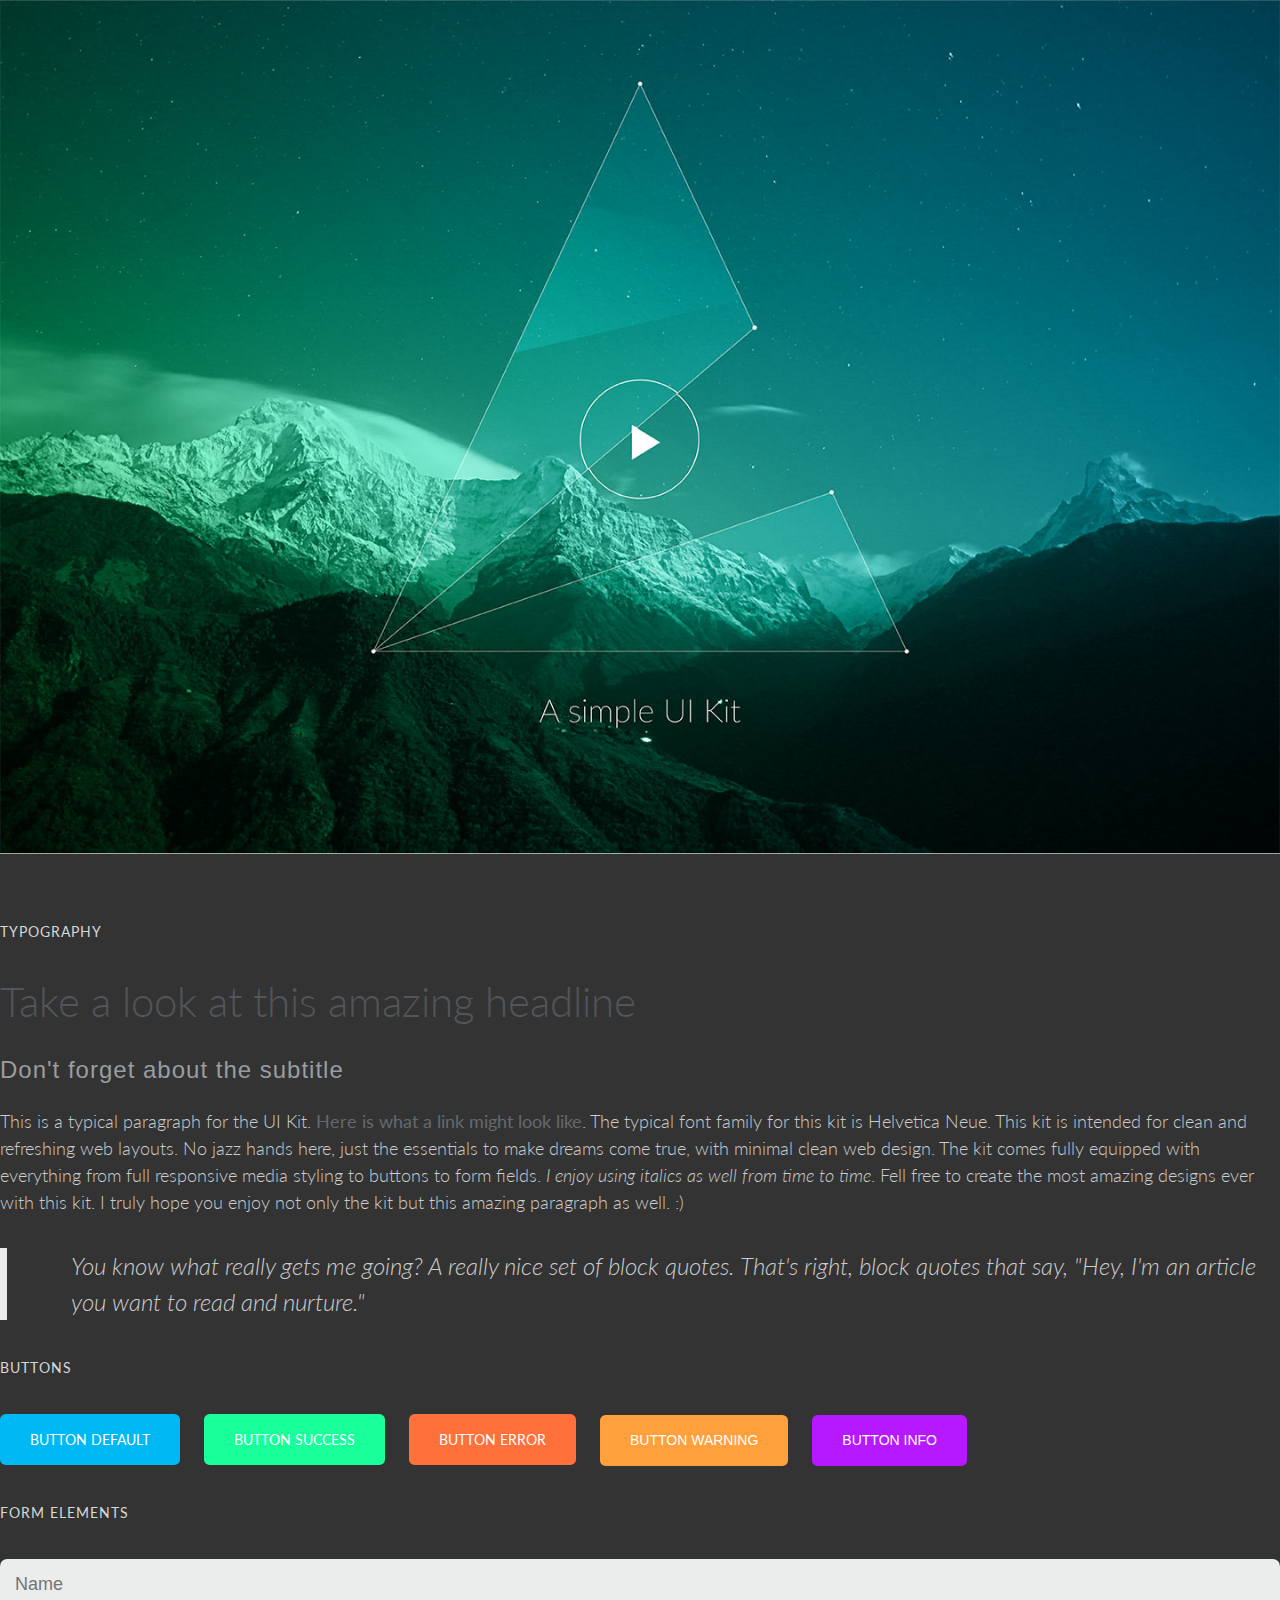
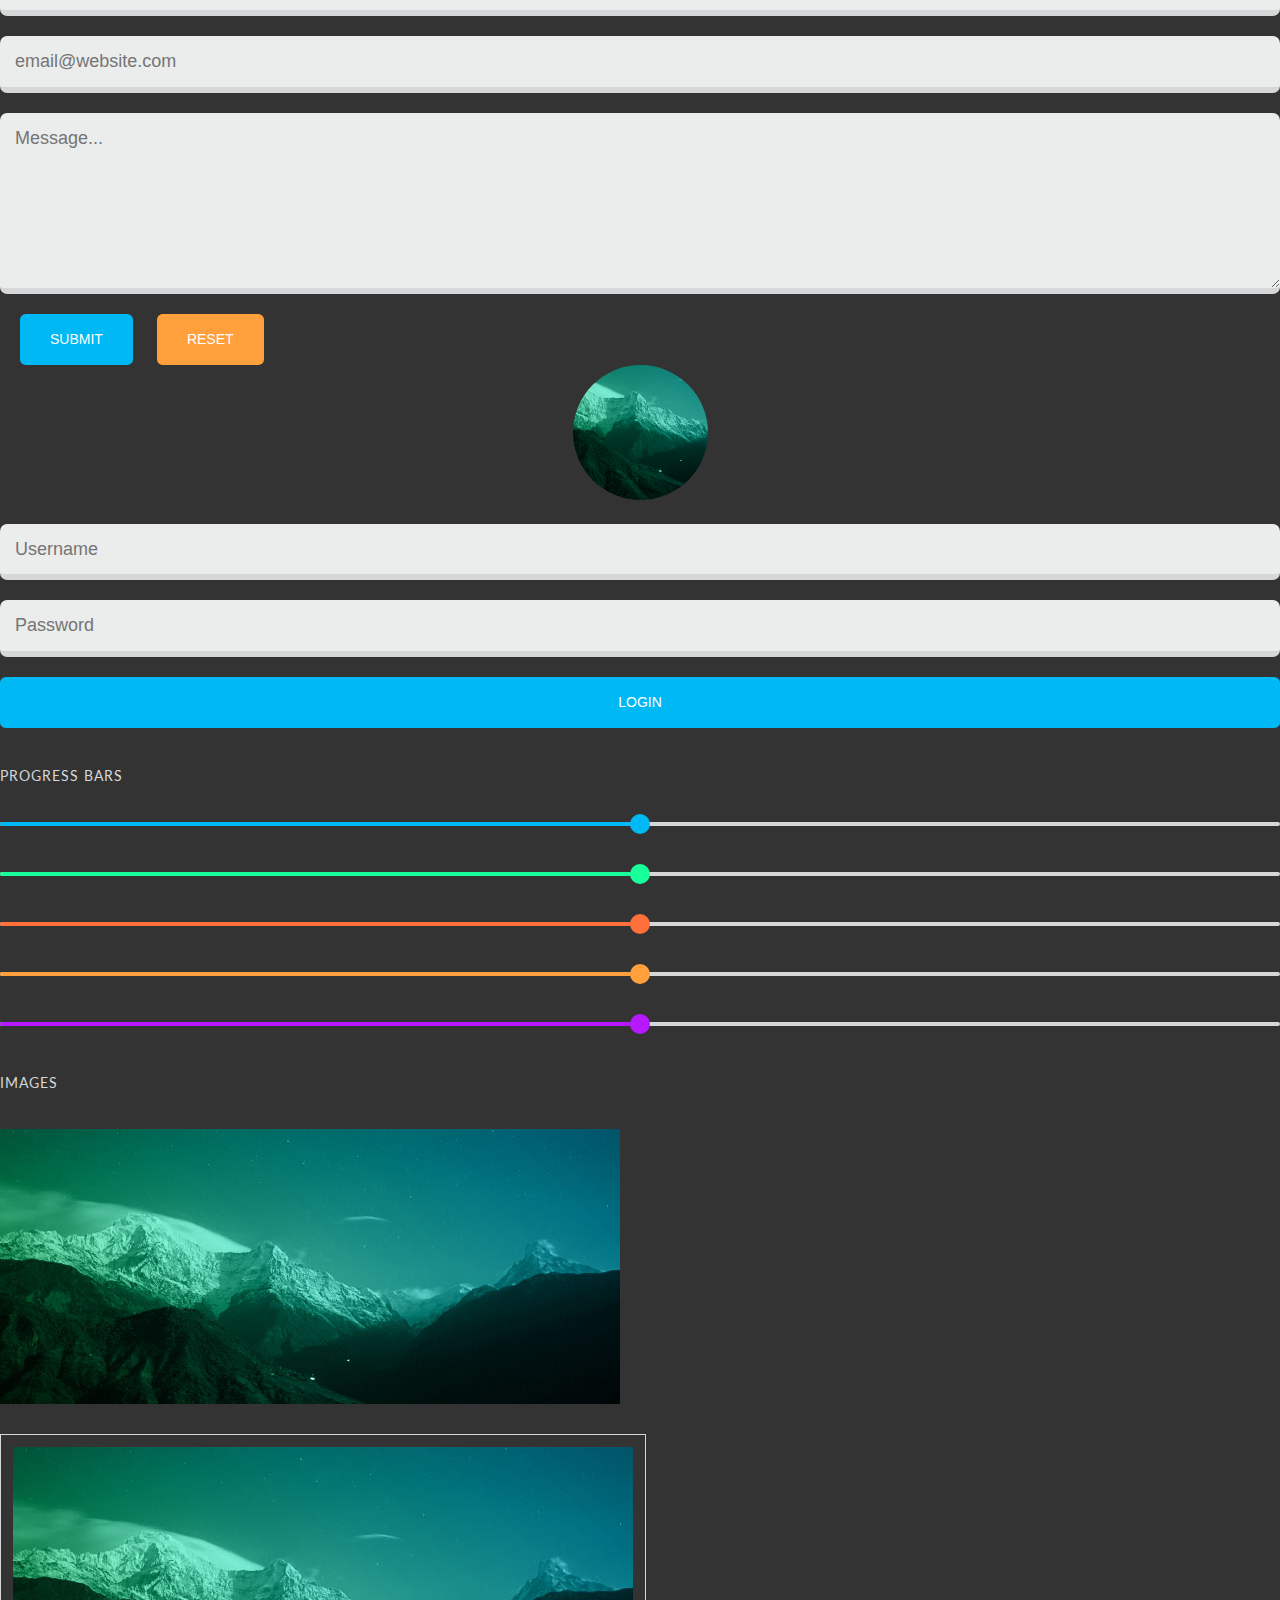
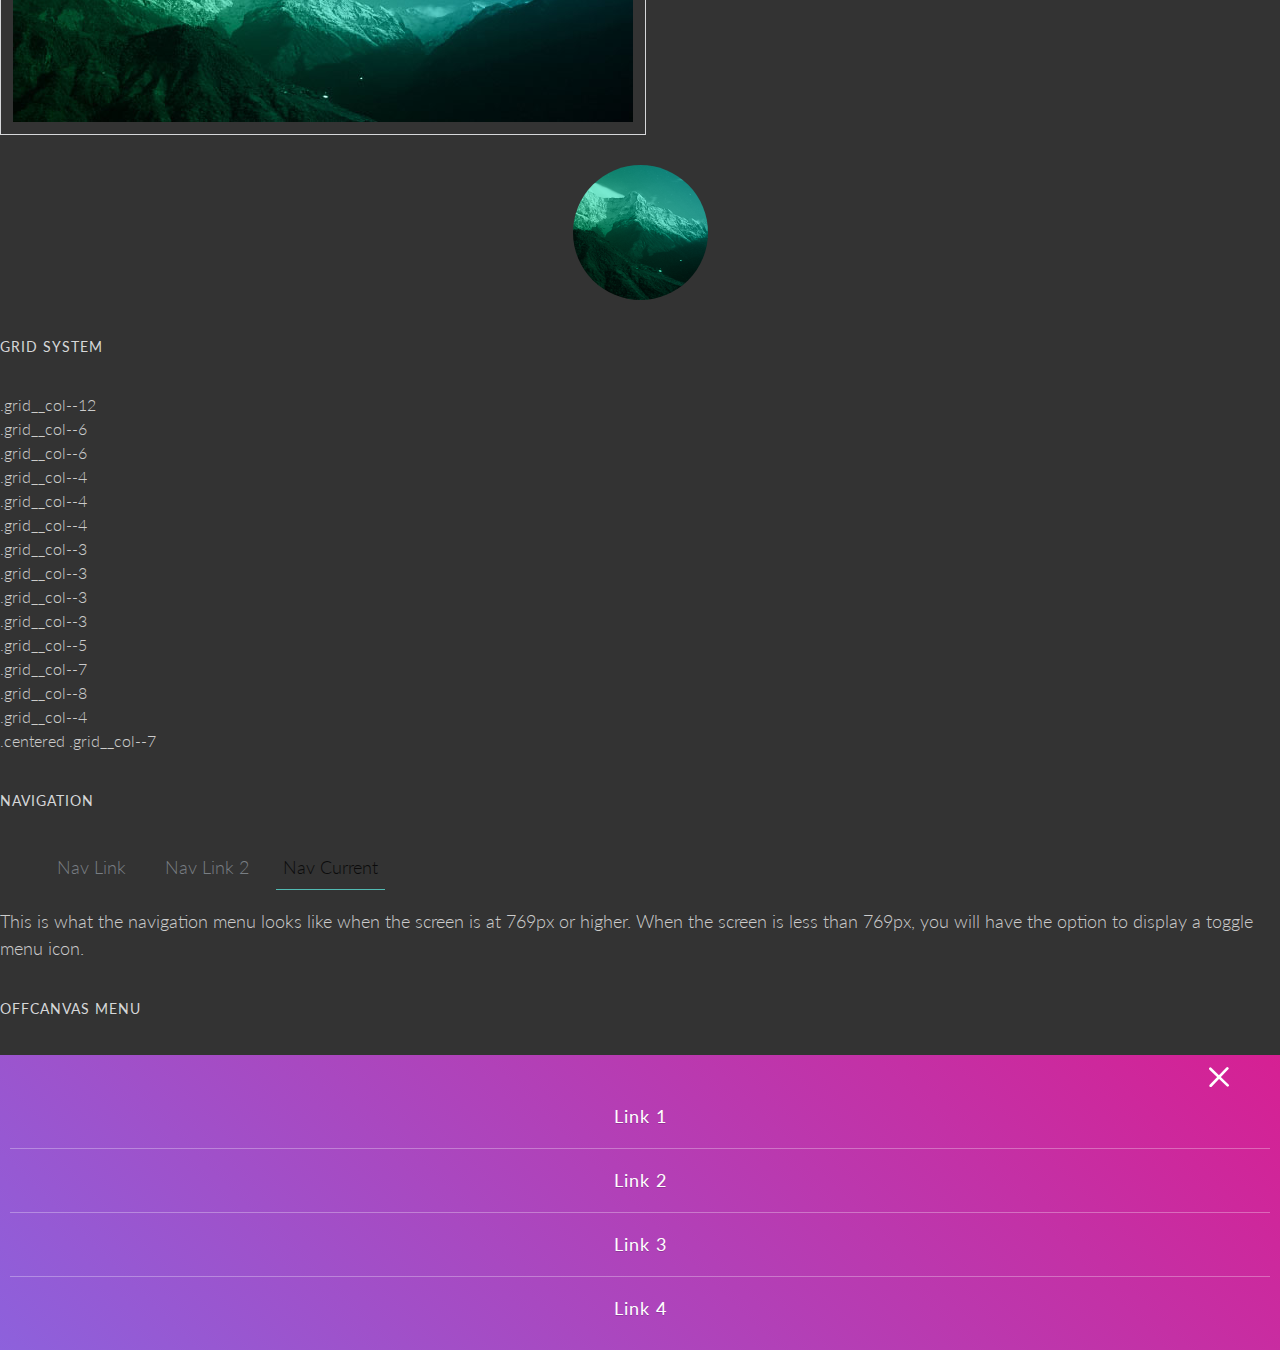
==== 5-less/index.html @ 201a93e3 "démarrage chapitre 5 less = démarrage compass" ====
<!DOCTYPE html>
<html  class="theme-alternative">
  <head>
    <title>Poly UI Kit</title>
    <meta name="viewport" content="width=device-width, initial-scale=1">
    <link rel="stylesheet" href="css/application.css">
    <link rel="shortcut icon" href="img/favicon.png">
  </head>
  <body>

    <div class="grid is-hidden-mobile">
      <div class="grid__col--12">
        <img class="img--hero" src="img/hero.jpg" alt="Poly - A simple UI Kit">
      </div>
    </div>

    <h4 id="type" class="grid">Typography</h4>

    <div class="grid">
      <div class="centered grid__col--8">
        <h1 class="headline-primary--grouped">Take a look at this amazing headline</h1>
        <h2 class="headline-secondary--grouped">Don't forget about the subtitle</h2>
        <p>This is a typical paragraph for the UI Kit. <a href="#">Here is what a link might look like</a>. The typical font family for this kit is Helvetica Neue.  This kit is intended for clean and refreshing web layouts. No jazz hands here, just the essentials to make dreams come true, with minimal clean web design. The kit comes fully equipped with everything from full responsive media styling to buttons to form fields. <em>I enjoy using italics as well from time to time</em>. Fell free to create the most amazing designs ever with this kit. I truly hope you enjoy not only the kit but this amazing paragraph as well. :)</p>
        <blockquote>You know what really gets me going? A really nice set of block quotes.  That's right, block quotes that say, "Hey, I'm an article you want to read and nurture."</blockquote>
      </div>
    </div>

    <h4 id="buttons" class="grid">Buttons</h4>

    <div class="grid">
      <div class="grid__col--12">
        <a class="btn--default" href="#">Button Default</a>
        <a class="btn--success" href="#">Button Success</a>
        <a class="btn--error" href="#">Button Error</a>
        <button class="btn--warning">Button Warning</button>
        <button class="btn--info">Button Info</button>
      </div>
    </div>

    <h4 id="forms" class="grid">Form Elements</h4>

    <div class="grid">
      <div class="grid__col--7">
        <form class="form">
          <label class="form__label--hidden" for="name">Name:</label>
          <input class="form__input" type="text" id="name" placeholder="Name">

           <label class="form__label--hidden" for="email">Email:</label>
           <input class="form__input" type="email" id="email" placeholder="email@website.com">

           <label class="form__label--hidden" for="msg">Message:</label>
           <textarea class="form__input" id="msg" placeholder="Message..." rows="7"></textarea>

           <input class="btn--default" type="submit" value="Submit">
           <input class="btn--warning" type="reset" value="Reset">
        </form>
      </div>
      <div class="grid__col--4">
        <img class="img--avatar" src="img/avatar.png" alt="Avatar">
        <form>
          <label class="form__label--hidden" for="username">Username:</label>
          <input class="form__input" type="text" id="username" placeholder="Username">
          <label class="form__label--hidden" for="password">Password:</label>
          <input class="form__input" type="password" id="password" placeholder="Password">
          <input class="form__btn" type="submit" value="Login">
        </form>
      </div>
    </div>

    <h4 id="progbars" class="grid">Progress Bars</h4>

    <div class="grid">
      <div class="grid__col--12">
        <div class="progbar">
          <span class="progbar__status--default"></span>
        </div>
        <div class="progbar">
          <span class="progbar__status--success"></span>
        </div>
        <div class="progbar">
          <span class="progbar__status--error"></span>
        </div>
        <div class="progbar">
          <span class="progbar__status--warning"></span>
        </div>
        <div class="progbar">
          <span class="progbar__status--info"></span>
        </div>
      </div>
    </div>

    <h4 id="images" class="grid">Images</h4>

    <div class="grid">
      <div class="grid__col--5">
        <img src="img/sample.jpg" alt="sample image">
      </div>
      <div class="grid__col--5">
        <img class="img--wrap" src="img/sample.jpg" alt="sample image">
      </div>
      <div class="grid__col--2">
        <img class="img--avatar" src="img/avatar.png" alt="Avatar">
      </div>
    </div>

    <h4 id="grid" class="grid">Grid System</h4>

    <div class="theme__poly">
      <div class="grid">
        <div class="grid__col--12">.grid__col--12</div>
      </div>
      <div class="grid">
        <div class="grid__col--6">.grid__col--6</div>
        <div class="grid__col--6">.grid__col--6</div>
      </div>
      <div class="grid">
        <div class="grid__col--4">.grid__col--4</div>
        <div class="grid__col--4">.grid__col--4</div>
        <div class="grid__col--4">.grid__col--4</div>
      </div>
      <div class="grid">
        <div class="grid__col--3">.grid__col--3</div>
        <div class="grid__col--3">.grid__col--3</div>
        <div class="grid__col--3">.grid__col--3</div>
        <div class="grid__col--3">.grid__col--3</div>
      </div>
      <div class="grid">
        <div class="grid__col--5">.grid__col--5</div>
        <div class="grid__col--7">.grid__col--7</div>
      </div>
      <div class="grid">
        <div class="grid__col--8">.grid__col--8</div>
        <div class="grid__col--4">.grid__col--4</div>
      </div>
      <div class="grid">
        <div class="centered grid__col--7">.centered .grid__col--7</div>
      </div>
    </div>

    <div class="grid">
      <div class="grid__col--7">
        <h4 id="nav">Navigation</h4>
        <ul class="nav" role="navigation">
          <li class="nav__item"><a href="#">Nav Link</a></li>
          <li class="nav__item"><a href="#">Nav Link 2</a>
          <li class="nav__item--current"><a href="#">Nav Current</a></li>
        </ul>
        <p>This is what the navigation menu looks like when the screen is at 769px or higher. When the screen is less than 769px, you will have the option to display a toggle menu icon.</p>
      </div>

      <div class="grid__col--4">
        <h4>Offcanvas Menu</h4>
        <div class="offcanvas">
          <span class="icn--close">
            <b class="srt">close</b>
          </span>
          <ul class="menu" role="navigation">
            <a class="menu__link" href="#">Link 1</a>
            <a class="menu__link" href="#">Link 2</a>
            <a class="menu__link" href="#">Link 3</a>
            <a class="menu__link--end" href="#">Link 4</a>
          </ul>
        </div>
      </div>
    </div>

</html>
---- 5-less/css/application.css ----
@import url("http://fonts.googleapis.com/css?family=Lato:100,300,400,700,900");
/*! normalize.css v7.0.0 | MIT License | github.com/necolas/normalize.css */
/* Document
   ========================================================================== */
/**
 * 1. Correct the line height in all browsers.
 * 2. Prevent adjustments of font size after orientation changes in
 *    IE on Windows Phone and in iOS.
 */
html {
  line-height: 1.15;
  /* 1 */
  -ms-text-size-adjust: 100%;
  /* 2 */
  -webkit-text-size-adjust: 100%;
  /* 2 */ }

/* Sections
   ========================================================================== */
/**
 * Remove the margin in all browsers (opinionated).
 */
body {
  margin: 0; }

/**
 * Add the correct display in IE 9-.
 */
article,
aside,
footer,
header,
nav,
section {
  display: block; }

/**
 * Correct the font size and margin on `h1` elements within `section` and
 * `article` contexts in Chrome, Firefox, and Safari.
 */
h1 {
  font-size: 2em;
  margin: 0.67em 0; }

/* Grouping content
   ========================================================================== */
/**
 * Add the correct display in IE 9-.
 * 1. Add the correct display in IE.
 */
figcaption,
figure,
main {
  /* 1 */
  display: block; }

/**
 * Add the correct margin in IE 8.
 */
figure {
  margin: 1em 40px; }

/**
 * 1. Add the correct box sizing in Firefox.
 * 2. Show the overflow in Edge and IE.
 */
hr {
  box-sizing: content-box;
  /* 1 */
  height: 0;
  /* 1 */
  overflow: visible;
  /* 2 */ }

/**
 * 1. Correct the inheritance and scaling of font size in all browsers.
 * 2. Correct the odd `em` font sizing in all browsers.
 */
pre {
  font-family: monospace, monospace;
  /* 1 */
  font-size: 1em;
  /* 2 */ }

/* Text-level semantics
   ========================================================================== */
/**
 * 1. Remove the gray background on active links in IE 10.
 * 2. Remove gaps in links underline in iOS 8+ and Safari 8+.
 */
a {
  background-color: transparent;
  /* 1 */
  -webkit-text-decoration-skip: objects;
  /* 2 */ }

/**
 * 1. Remove the bottom border in Chrome 57- and Firefox 39-.
 * 2. Add the correct text decoration in Chrome, Edge, IE, Opera, and Safari.
 */
abbr[title] {
  border-bottom: none;
  /* 1 */
  text-decoration: underline;
  /* 2 */
  text-decoration: underline dotted;
  /* 2 */ }

/**
 * Prevent the duplicate application of `bolder` by the next rule in Safari 6.
 */
b,
strong {
  font-weight: inherit; }

/**
 * Add the correct font weight in Chrome, Edge, and Safari.
 */
b,
strong {
  font-weight: bolder; }

/**
 * 1. Correct the inheritance and scaling of font size in all browsers.
 * 2. Correct the odd `em` font sizing in all browsers.
 */
code,
kbd,
samp {
  font-family: monospace, monospace;
  /* 1 */
  font-size: 1em;
  /* 2 */ }

/**
 * Add the correct font style in Android 4.3-.
 */
dfn {
  font-style: italic; }

/**
 * Add the correct background and color in IE 9-.
 */
mark {
  background-color: #ff0;
  color: #000; }

/**
 * Add the correct font size in all browsers.
 */
small {
  font-size: 80%; }

/**
 * Prevent `sub` and `sup` elements from affecting the line height in
 * all browsers.
 */
sub,
sup {
  font-size: 75%;
  line-height: 0;
  position: relative;
  vertical-align: baseline; }

sub {
  bottom: -0.25em; }

sup {
  top: -0.5em; }

/* Embedded content
   ========================================================================== */
/**
 * Add the correct display in IE 9-.
 */
audio,
video {
  display: inline-block; }

/**
 * Add the correct display in iOS 4-7.
 */
audio:not([controls]) {
  display: none;
  height: 0; }

/**
 * Remove the border on images inside links in IE 10-.
 */
img {
  border-style: none; }

/**
 * Hide the overflow in IE.
 */
svg:not(:root) {
  overflow: hidden; }

/* Forms
   ========================================================================== */
/**
 * 1. Change the font styles in all browsers (opinionated).
 * 2. Remove the margin in Firefox and Safari.
 */
button,
input,
optgroup,
select,
textarea {
  font-family: sans-serif;
  /* 1 */
  font-size: 100%;
  /* 1 */
  line-height: 1.15;
  /* 1 */
  margin: 0;
  /* 2 */ }

/**
 * Show the overflow in IE.
 * 1. Show the overflow in Edge.
 */
button,
input {
  /* 1 */
  overflow: visible; }

/**
 * Remove the inheritance of text transform in Edge, Firefox, and IE.
 * 1. Remove the inheritance of text transform in Firefox.
 */
button,
select {
  /* 1 */
  text-transform: none; }

/**
 * 1. Prevent a WebKit bug where (2) destroys native `audio` and `video`
 *    controls in Android 4.
 * 2. Correct the inability to style clickable types in iOS and Safari.
 */
button,
html [type="button"],
[type="reset"],
[type="submit"] {
  -webkit-appearance: button;
  /* 2 */ }

/**
 * Remove the inner border and padding in Firefox.
 */
button::-moz-focus-inner,
[type="button"]::-moz-focus-inner,
[type="reset"]::-moz-focus-inner,
[type="submit"]::-moz-focus-inner {
  border-style: none;
  padding: 0; }

/**
 * Restore the focus styles unset by the previous rule.
 */
button:-moz-focusring,
[type="button"]:-moz-focusring,
[type="reset"]:-moz-focusring,
[type="submit"]:-moz-focusring {
  outline: 1px dotted ButtonText; }

/**
 * Correct the padding in Firefox.
 */
fieldset {
  padding: 0.35em 0.75em 0.625em; }

/**
 * 1. Correct the text wrapping in Edge and IE.
 * 2. Correct the color inheritance from `fieldset` elements in IE.
 * 3. Remove the padding so developers are not caught out when they zero out
 *    `fieldset` elements in all browsers.
 */
legend {
  box-sizing: border-box;
  /* 1 */
  color: inherit;
  /* 2 */
  display: table;
  /* 1 */
  max-width: 100%;
  /* 1 */
  padding: 0;
  /* 3 */
  white-space: normal;
  /* 1 */ }

/**
 * 1. Add the correct display in IE 9-.
 * 2. Add the correct vertical alignment in Chrome, Firefox, and Opera.
 */
progress {
  display: inline-block;
  /* 1 */
  vertical-align: baseline;
  /* 2 */ }

/**
 * Remove the default vertical scrollbar in IE.
 */
textarea {
  overflow: auto; }

/**
 * 1. Add the correct box sizing in IE 10-.
 * 2. Remove the padding in IE 10-.
 */
[type="checkbox"],
[type="radio"] {
  box-sizing: border-box;
  /* 1 */
  padding: 0;
  /* 2 */ }

/**
 * Correct the cursor style of increment and decrement buttons in Chrome.
 */
[type="number"]::-webkit-inner-spin-button,
[type="number"]::-webkit-outer-spin-button {
  height: auto; }

/**
 * 1. Correct the odd appearance in Chrome and Safari.
 * 2. Correct the outline style in Safari.
 */
[type="search"] {
  -webkit-appearance: textfield;
  /* 1 */
  outline-offset: -2px;
  /* 2 */ }

/**
 * Remove the inner padding and cancel buttons in Chrome and Safari on macOS.
 */
[type="search"]::-webkit-search-cancel-button,
[type="search"]::-webkit-search-decoration {
  -webkit-appearance: none; }

/**
 * 1. Correct the inability to style clickable types in iOS and Safari.
 * 2. Change font properties to `inherit` in Safari.
 */
::-webkit-file-upload-button {
  -webkit-appearance: button;
  /* 1 */
  font: inherit;
  /* 2 */ }

/* Interactive
   ========================================================================== */
/*
 * Add the correct display in IE 9-.
 * 1. Add the correct display in Edge, IE, and Firefox.
 */
details,
menu {
  display: block; }

/*
 * Add the correct display in all browsers.
 */
summary {
  display: list-item; }

/* Scripting
   ========================================================================== */
/**
 * Add the correct display in IE 9-.
 */
canvas {
  display: inline-block; }

/**
 * Add the correct display in IE.
 */
template {
  display: none; }

/* Hidden
   ========================================================================== */
/**
 * Add the correct display in IE 10-.
 */
[hidden] {
  display: none; }

* {
  -moz-box-sizing: border-box;
  box-sizing: border-box; }

body {
  font-family: 'Lato', 'Helvetica Neue', Helvetica, Arial, sans-serif;
  line-height: 1.5;
  font-size: 16px;
  font-weight: 300; }
  .theme-default body {
    color: #797e83; }
  .theme-alternative body {
    color: #ccc; }
  .theme-default body {
    background-color: #fff; }
  .theme-alternative body {
    background-color: #333; }

h4 {
  margin-top: 2.625em;
  margin-bottom: 2.57143em;
  color: #d6d7d9;
  text-transform: uppercase;
  letter-spacing: 1px;
  font-weight: 400;
  font-size: 0.875em; }

h1 {
  color: #525559;
  font-weight: 300;
  font-size: 2.625em;
  line-height: 1.09524;
  margin-top: 0; }

h2 {
  color: #999da1;
  letter-spacing: 1px;
  font-weight: 100;
  font-size: 1.5em;
  font-family: "Helvetica Neue", Helvetica, Arial, sans-serif; }

p {
  font-size: 1.125em; }

a {
  color: #656a6e;
  text-decoration: none;
  font-weight: 400; }

blockquote {
  margin: 1.33333em 0;
  padding: 0 0 0 5%;
  border-left: 0.33333em solid #ebecec;
  font-size: 1.5em;
  font-style: italic; }

.btn--default, .btn--success, .btn--error, .btn--warning, .btn--info {
  display: block;
  text-align: center;
  width: 100%;
  margin-bottom: 10px;
  line-height: 1.5;
  padding: 15px 30px;
  border: 0;
  border-radius: 0.4em;
  color: #fff;
  text-transform: uppercase;
  font-size: 0.875em;
  font-weight: 400;
  transition: opacity 0.3s;
  cursor: pointer; }
  .btn--default:hover, .btn--success:hover, .btn--error:hover, .btn--warning:hover, .btn--info:hover {
    opacity: .75; }
  @media screen and (min-width: 769px) {
    .btn--default, .btn--success, .btn--error, .btn--warning, .btn--info {
      margin-bottom: 0;
      display: inline-block;
      width: auto; }
      .btn--default:nth-child(n+2), .btn--success:nth-child(n+2), .btn--error:nth-child(n+2), .btn--warning:nth-child(n+2), .btn--info:nth-child(n+2) {
        margin-left: 20px; } }

.theme-default .btn--default {
  background-color: #45aea4; }
.theme-alternative .btn--default {
  background-color: #00b8f3; }

.theme-default .btn--success {
  background-color: #51c76c; }
.theme-alternative .btn--success {
  background-color: #19ff99; }

.theme-default .btn--error {
  background-color: #dd5d65; }
.theme-alternative .btn--error {
  background-color: #ff703b; }

.theme-default .btn--warning {
  background-color: #fc613f; }
.theme-alternative .btn--warning {
  background-color: #ffa03c; }

.theme-default .btn--info {
  background-color: #7f61b6; }
.theme-alternative .btn--info {
  background-color: #b618ff; }

form .form__btn {
  display: block;
  width: 100%;
  line-height: 1.5;
  padding: 15px 30px;
  border: 0;
  border-radius: 0.4em;
  color: #fff;
  text-transform: uppercase;
  font-size: 0.875em;
  font-weight: 400;
  transition: opacity 0.3s;
  cursor: pointer; }
  form .form__btn:hover {
    opacity: .75; }
  .theme-default form .form__btn {
    background-color: #45aea4; }
  .theme-alternative form .form__btn {
    background-color: #00b8f3; }
form .form__label--hidden {
  display: none; }
form .form__input {
  font-weight: 300;
  display: block;
  padding: 15px;
  width: 100%;
  outline: 0;
  border: 0;
  font-size: 1.125em;
  margin-bottom: 1.11111em;
  border-bottom: 6px solid #d6d7d9;
  border-radius: 0.4em;
  background: #ebecec;
  color: black; }

.progbar {
  height: 4px;
  border-radius: 2px;
  background: #d6d7d9;
  position: relative;
  margin-bottom: 2.875em; }
  .progbar span {
    display: block;
    width: 50%;
    height: 100%;
    border-radius: inherit;
    position: relative; }
    .progbar span:after {
      display: block;
      content: '';
      position: absolute;
      width: 20px;
      height: 20px;
      border-radius: 50%;
      right: -10px;
      top: -8px; }
    .theme-default .progbar span.progbar__status--default {
      background-color: #45aea4; }
    .theme-alternative .progbar span.progbar__status--default {
      background-color: #00b8f3; }
    .theme-default .progbar span.progbar__status--default:after {
      background-color: #45aea4; }
    .theme-alternative .progbar span.progbar__status--default:after {
      background-color: #00b8f3; }
    .theme-default .progbar span.progbar__status--success {
      background-color: #51c76c; }
    .theme-alternative .progbar span.progbar__status--success {
      background-color: #19ff99; }
    .theme-default .progbar span.progbar__status--success:after {
      background-color: #51c76c; }
    .theme-alternative .progbar span.progbar__status--success:after {
      background-color: #19ff99; }
    .theme-default .progbar span.progbar__status--error {
      background-color: #dd5d65; }
    .theme-alternative .progbar span.progbar__status--error {
      background-color: #ff703b; }
    .theme-default .progbar span.progbar__status--error:after {
      background-color: #dd5d65; }
    .theme-alternative .progbar span.progbar__status--error:after {
      background-color: #ff703b; }
    .theme-default .progbar span.progbar__status--warning {
      background-color: #fc613f; }
    .theme-alternative .progbar span.progbar__status--warning {
      background-color: #ffa03c; }
    .theme-default .progbar span.progbar__status--warning:after {
      background-color: #fc613f; }
    .theme-alternative .progbar span.progbar__status--warning:after {
      background-color: #ffa03c; }
    .theme-default .progbar span.progbar__status--info {
      background-color: #7f61b6; }
    .theme-alternative .progbar span.progbar__status--info {
      background-color: #b618ff; }
    .theme-default .progbar span.progbar__status--info:after {
      background-color: #7f61b6; }
    .theme-alternative .progbar span.progbar__status--info:after {
      background-color: #b618ff; }

img {
  margin-bottom: 1.5em;
  max-width: 100%;
  height: auto; }
  img.img--wrap {
    border: 1px solid #d6d7d9;
    padding: 0.75em; }
  img.img--avatar {
    display: block;
    margin-left: auto;
    margin-right: auto;
    border-radius: 50%; }

.nav__item, .nav__item--current {
  display: inline-block;
  margin: 0 0.625em; }
  .nav__item a, .nav__item--current a {
    color: #797e83;
    font-weight: 300;
    text-align: center;
    font-size: 1.125em;
    display: block;
    padding: 0.4em;
    border-bottom: 1px solid transparent; }

.nav__item a:hover, .nav__item--current a:hover, .nav__item--current a {
  color: #0b0b0b;
  border-color: #52bab3; }

.offcanvas {
  position: relative;
  padding: 0.625em;
  letter-spacing: 1px; }
  .theme-default .offcanvas {
    background: linear-gradient(45deg, rgba(94, 206, 127, 0.8) 0%, #39add1 100%); }
  .theme-alternative .offcanvas {
    background: linear-gradient(45deg, #8d61dc 0%, #d62093 100%); }
  .offcanvas .icn--close {
    line-height: 0;
    cursor: pointer;
    background-image: url(../img/icn-close.svg);
    background-repeat: no-repeat;
    width: 20px;
    height: 20px;
    display: block;
    position: absolute;
    right: 4%;
    top: 4%; }
    .offcanvas .icn--close .srt {
      border: 0;
      clip: rect(0 0 0 0);
      height: 1px;
      margin: -1px;
      overflow: hidden;
      padding: 0;
      position: absolute;
      width: 1px; }
  .offcanvas ul, .offcanvas li {
    margin: 0;
    padding: 0;
    list-style-type: none; }
  .offcanvas .menu {
    margin-top: 1.25em; }
    .offcanvas .menu .menu__link {
      border-bottom: solid 1px rgba(255, 255, 255, 0.3); }
    .offcanvas .menu .menu__link, .offcanvas .menu .menu__link--end {
      display: block;
      padding-top: 1em;
      padding-bottom: 1em;
      color: #fff;
      text-align: center;
      text-shadow: 0 1px rgba(11, 11, 11, 0.2);
      font-size: 1.125em; }

/*# sourceMappingURL=application.css.map */
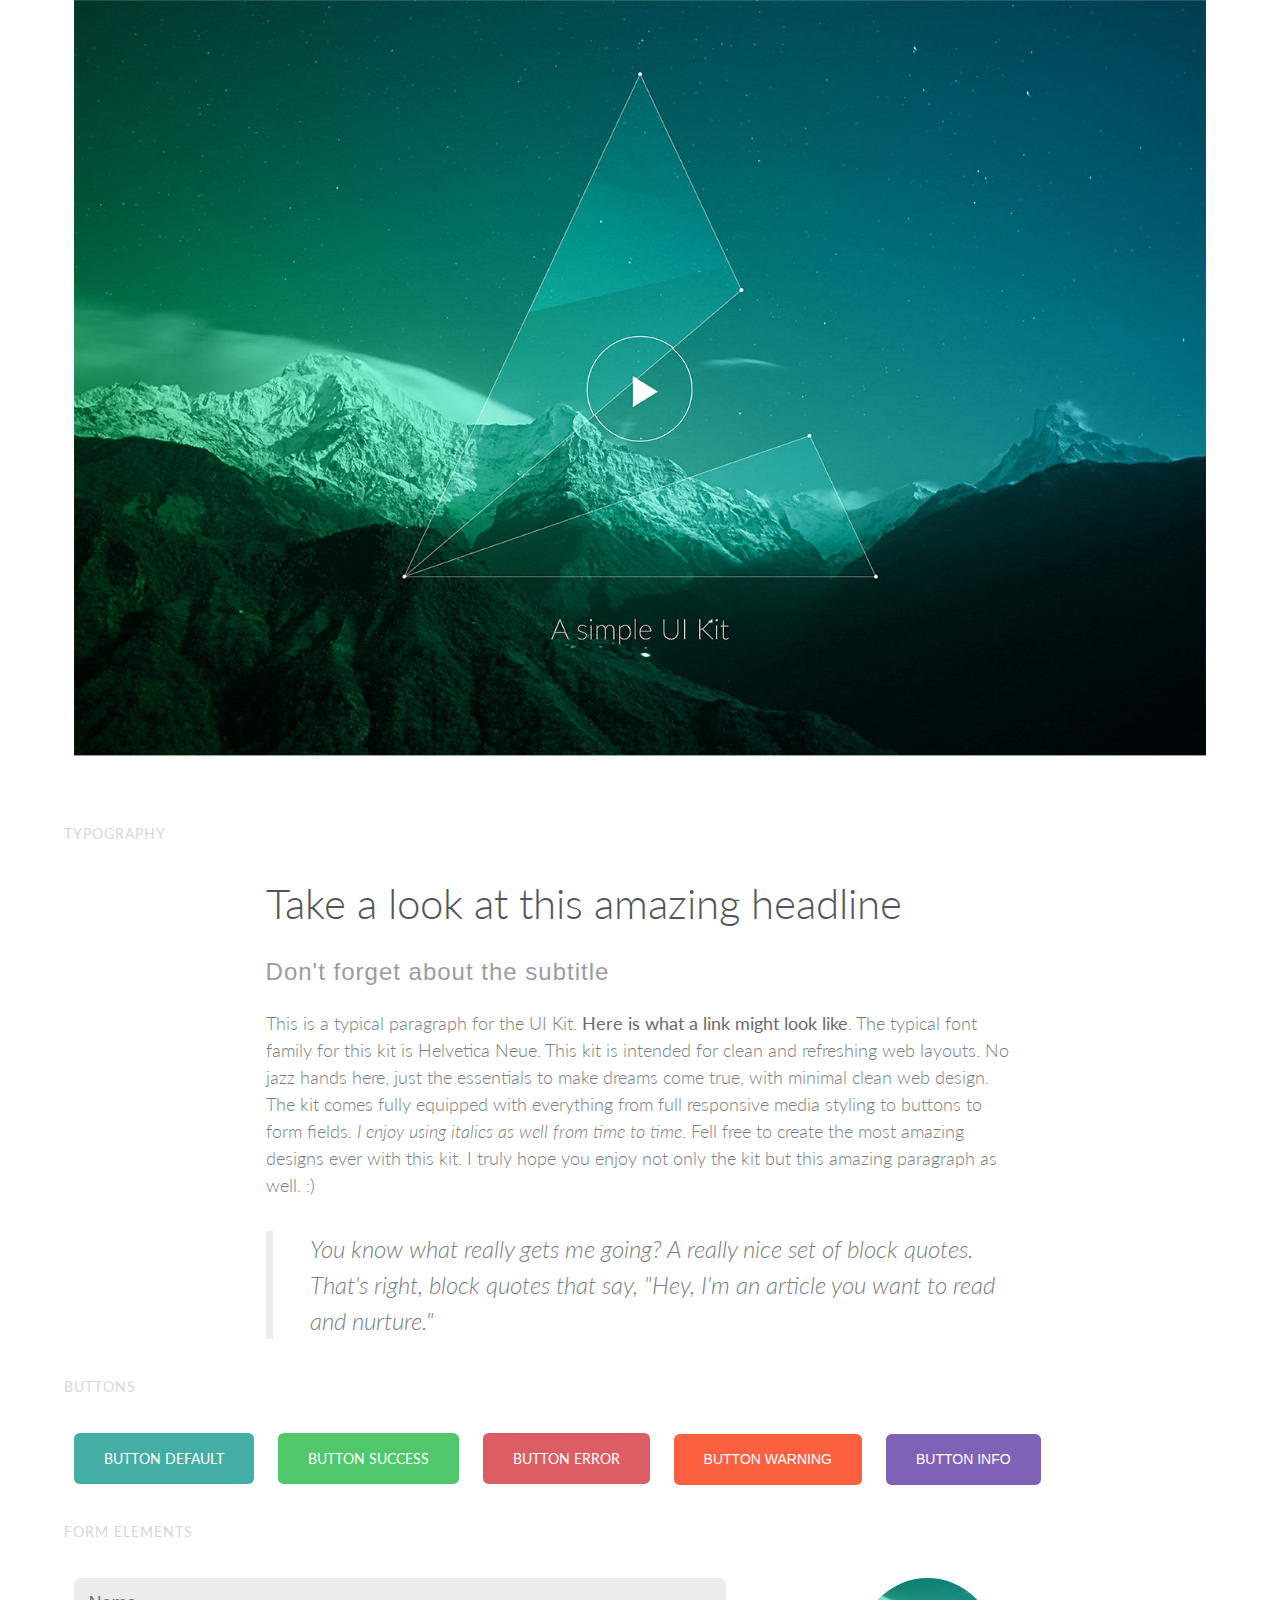
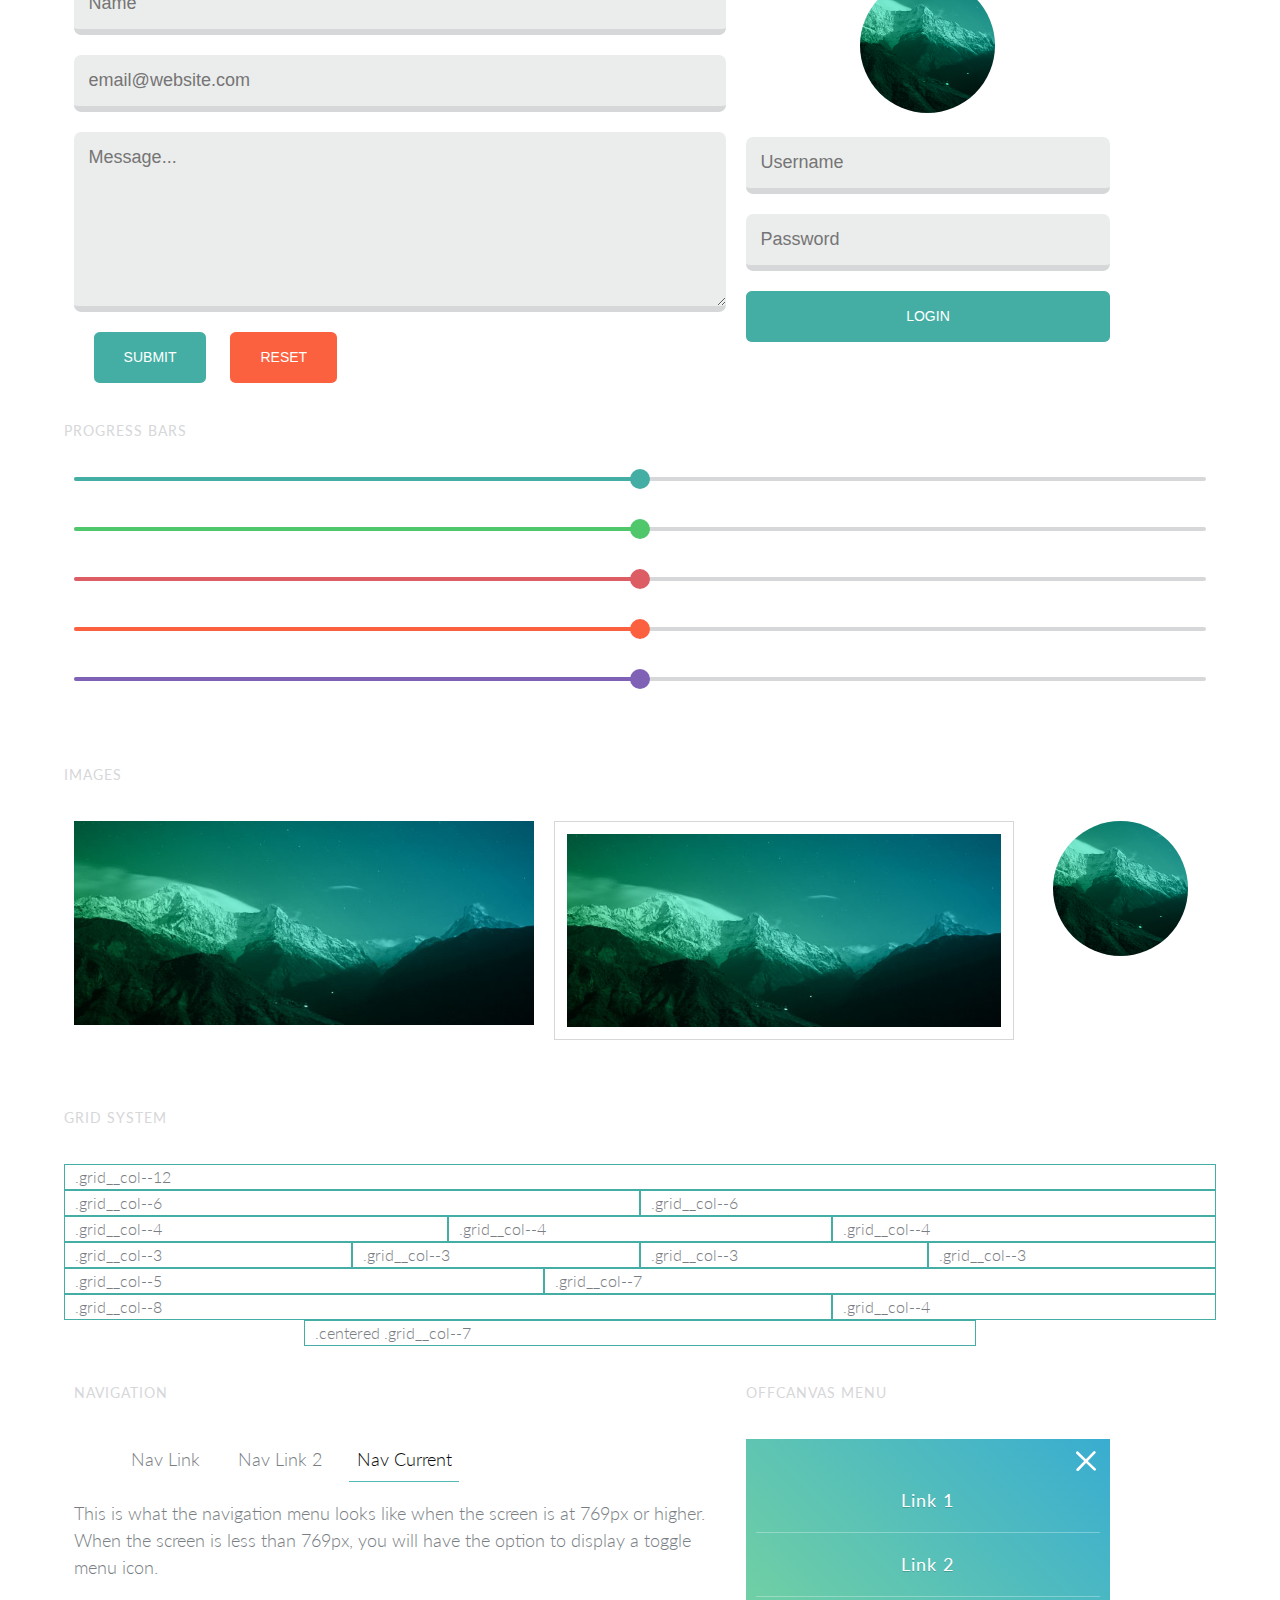
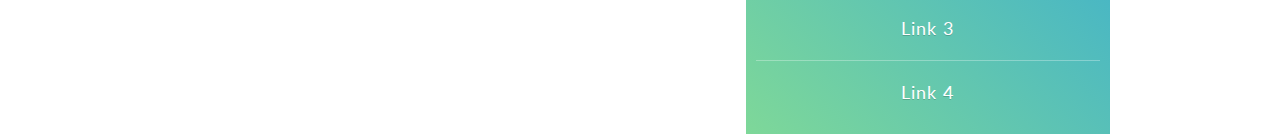
==== commit 409a856a: "readme + correction tp compass" ====
--- a/5-less/index.html
+++ b/5-less/index.html
@@ -1,5 +1,5 @@
 <!DOCTYPE html>
-<html  class="theme-alternative">
+<html  class="theme-default">
   <head>
     <title>Poly UI Kit</title>
     <meta name="viewport" content="width=device-width, initial-scale=1">
--- a/5-less/css/application.css
+++ b/5-less/css/application.css
@@ -1,670 +1,1188 @@
-@import url("http://fonts.googleapis.com/css?family=Lato:100,300,400,700,900");
-/*! normalize.css v7.0.0 | MIT License | github.com/necolas/normalize.css */
-/* Document
-   ========================================================================== */
-/**
- * 1. Correct the line height in all browsers.
- * 2. Prevent adjustments of font size after orientation changes in
- *    IE on Windows Phone and in iOS.
- */
-html {
-  line-height: 1.15;
-  /* 1 */
-  -ms-text-size-adjust: 100%;
-  /* 2 */
-  -webkit-text-size-adjust: 100%;
-  /* 2 */ }
-
-/* Sections
-   ========================================================================== */
-/**
- * Remove the margin in all browsers (opinionated).
- */
-body {
-  margin: 0; }
-
-/**
- * Add the correct display in IE 9-.
- */
-article,
-aside,
-footer,
-header,
-nav,
-section {
-  display: block; }
-
-/**
- * Correct the font size and margin on `h1` elements within `section` and
- * `article` contexts in Chrome, Firefox, and Safari.
- */
-h1 {
-  font-size: 2em;
-  margin: 0.67em 0; }
-
-/* Grouping content
-   ========================================================================== */
-/**
- * Add the correct display in IE 9-.
- * 1. Add the correct display in IE.
- */
-figcaption,
-figure,
-main {
-  /* 1 */
-  display: block; }
-
-/**
- * Add the correct margin in IE 8.
- */
-figure {
-  margin: 1em 40px; }
-
-/**
- * 1. Add the correct box sizing in Firefox.
- * 2. Show the overflow in Edge and IE.
- */
-hr {
-  box-sizing: content-box;
-  /* 1 */
-  height: 0;
-  /* 1 */
-  overflow: visible;
-  /* 2 */ }
-
-/**
- * 1. Correct the inheritance and scaling of font size in all browsers.
- * 2. Correct the odd `em` font sizing in all browsers.
- */
-pre {
-  font-family: monospace, monospace;
-  /* 1 */
-  font-size: 1em;
-  /* 2 */ }
-
-/* Text-level semantics
-   ========================================================================== */
-/**
- * 1. Remove the gray background on active links in IE 10.
- * 2. Remove gaps in links underline in iOS 8+ and Safari 8+.
- */
-a {
-  background-color: transparent;
-  /* 1 */
-  -webkit-text-decoration-skip: objects;
-  /* 2 */ }
-
-/**
- * 1. Remove the bottom border in Chrome 57- and Firefox 39-.
- * 2. Add the correct text decoration in Chrome, Edge, IE, Opera, and Safari.
- */
-abbr[title] {
-  border-bottom: none;
-  /* 1 */
-  text-decoration: underline;
-  /* 2 */
-  text-decoration: underline dotted;
-  /* 2 */ }
-
-/**
- * Prevent the duplicate application of `bolder` by the next rule in Safari 6.
- */
-b,
-strong {
-  font-weight: inherit; }
-
-/**
- * Add the correct font weight in Chrome, Edge, and Safari.
- */
-b,
-strong {
-  font-weight: bolder; }
-
-/**
- * 1. Correct the inheritance and scaling of font size in all browsers.
- * 2. Correct the odd `em` font sizing in all browsers.
- */
-code,
-kbd,
-samp {
-  font-family: monospace, monospace;
-  /* 1 */
-  font-size: 1em;
-  /* 2 */ }
-
-/**
- * Add the correct font style in Android 4.3-.
- */
-dfn {
-  font-style: italic; }
-
-/**
- * Add the correct background and color in IE 9-.
- */
-mark {
-  background-color: #ff0;
-  color: #000; }
-
-/**
- * Add the correct font size in all browsers.
- */
-small {
-  font-size: 80%; }
-
-/**
- * Prevent `sub` and `sup` elements from affecting the line height in
- * all browsers.
- */
-sub,
-sup {
-  font-size: 75%;
-  line-height: 0;
-  position: relative;
-  vertical-align: baseline; }
-
-sub {
-  bottom: -0.25em; }
-
-sup {
-  top: -0.5em; }
-
-/* Embedded content
-   ========================================================================== */
-/**
- * Add the correct display in IE 9-.
- */
-audio,
-video {
-  display: inline-block; }
-
-/**
- * Add the correct display in iOS 4-7.
- */
-audio:not([controls]) {
-  display: none;
-  height: 0; }
-
-/**
- * Remove the border on images inside links in IE 10-.
- */
-img {
-  border-style: none; }
-
-/**
- * Hide the overflow in IE.
- */
-svg:not(:root) {
-  overflow: hidden; }
-
-/* Forms
-   ========================================================================== */
-/**
- * 1. Change the font styles in all browsers (opinionated).
- * 2. Remove the margin in Firefox and Safari.
- */
-button,
-input,
-optgroup,
-select,
-textarea {
-  font-family: sans-serif;
-  /* 1 */
-  font-size: 100%;
-  /* 1 */
-  line-height: 1.15;
-  /* 1 */
-  margin: 0;
-  /* 2 */ }
-
-/**
- * Show the overflow in IE.
- * 1. Show the overflow in Edge.
- */
-button,
-input {
-  /* 1 */
-  overflow: visible; }
-
-/**
- * Remove the inheritance of text transform in Edge, Firefox, and IE.
- * 1. Remove the inheritance of text transform in Firefox.
- */
-button,
-select {
-  /* 1 */
-  text-transform: none; }
-
-/**
- * 1. Prevent a WebKit bug where (2) destroys native `audio` and `video`
- *    controls in Android 4.
- * 2. Correct the inability to style clickable types in iOS and Safari.
- */
-button,
-html [type="button"],
-[type="reset"],
-[type="submit"] {
-  -webkit-appearance: button;
-  /* 2 */ }
-
-/**
- * Remove the inner border and padding in Firefox.
- */
-button::-moz-focus-inner,
-[type="button"]::-moz-focus-inner,
-[type="reset"]::-moz-focus-inner,
-[type="submit"]::-moz-focus-inner {
-  border-style: none;
-  padding: 0; }
-
-/**
- * Restore the focus styles unset by the previous rule.
- */
-button:-moz-focusring,
-[type="button"]:-moz-focusring,
-[type="reset"]:-moz-focusring,
-[type="submit"]:-moz-focusring {
-  outline: 1px dotted ButtonText; }
-
-/**
- * Correct the padding in Firefox.
- */
-fieldset {
-  padding: 0.35em 0.75em 0.625em; }
-
-/**
- * 1. Correct the text wrapping in Edge and IE.
- * 2. Correct the color inheritance from `fieldset` elements in IE.
- * 3. Remove the padding so developers are not caught out when they zero out
- *    `fieldset` elements in all browsers.
- */
-legend {
-  box-sizing: border-box;
-  /* 1 */
-  color: inherit;
-  /* 2 */
-  display: table;
-  /* 1 */
-  max-width: 100%;
-  /* 1 */
-  padding: 0;
-  /* 3 */
-  white-space: normal;
-  /* 1 */ }
-
-/**
- * 1. Add the correct display in IE 9-.
- * 2. Add the correct vertical alignment in Chrome, Firefox, and Opera.
- */
-progress {
-  display: inline-block;
-  /* 1 */
-  vertical-align: baseline;
-  /* 2 */ }
-
-/**
- * Remove the default vertical scrollbar in IE.
- */
-textarea {
-  overflow: auto; }
-
-/**
- * 1. Add the correct box sizing in IE 10-.
- * 2. Remove the padding in IE 10-.
- */
-[type="checkbox"],
-[type="radio"] {
-  box-sizing: border-box;
-  /* 1 */
-  padding: 0;
-  /* 2 */ }
-
-/**
- * Correct the cursor style of increment and decrement buttons in Chrome.
- */
-[type="number"]::-webkit-inner-spin-button,
-[type="number"]::-webkit-outer-spin-button {
-  height: auto; }
-
-/**
- * 1. Correct the odd appearance in Chrome and Safari.
- * 2. Correct the outline style in Safari.
- */
-[type="search"] {
-  -webkit-appearance: textfield;
-  /* 1 */
-  outline-offset: -2px;
-  /* 2 */ }
-
-/**
- * Remove the inner padding and cancel buttons in Chrome and Safari on macOS.
- */
-[type="search"]::-webkit-search-cancel-button,
-[type="search"]::-webkit-search-decoration {
-  -webkit-appearance: none; }
-
-/**
- * 1. Correct the inability to style clickable types in iOS and Safari.
- * 2. Change font properties to `inherit` in Safari.
- */
-::-webkit-file-upload-button {
-  -webkit-appearance: button;
-  /* 1 */
-  font: inherit;
-  /* 2 */ }
-
-/* Interactive
-   ========================================================================== */
-/*
- * Add the correct display in IE 9-.
- * 1. Add the correct display in Edge, IE, and Firefox.
- */
-details,
-menu {
-  display: block; }
-
-/*
- * Add the correct display in all browsers.
- */
-summary {
-  display: list-item; }
-
-/* Scripting
-   ========================================================================== */
-/**
- * Add the correct display in IE 9-.
- */
-canvas {
-  display: inline-block; }
-
-/**
- * Add the correct display in IE.
- */
-template {
-  display: none; }
-
-/* Hidden
-   ========================================================================== */
-/**
- * Add the correct display in IE 10-.
- */
-[hidden] {
-  display: none; }
-
-* {
-  -moz-box-sizing: border-box;
-  box-sizing: border-box; }
-
-body {
-  font-family: 'Lato', 'Helvetica Neue', Helvetica, Arial, sans-serif;
-  line-height: 1.5;
-  font-size: 16px;
-  font-weight: 300; }
-  .theme-default body {
-    color: #797e83; }
-  .theme-alternative body {
-    color: #ccc; }
-  .theme-default body {
-    background-color: #fff; }
-  .theme-alternative body {
-    background-color: #333; }
-
-h4 {
-  margin-top: 2.625em;
-  margin-bottom: 2.57143em;
-  color: #d6d7d9;
-  text-transform: uppercase;
-  letter-spacing: 1px;
-  font-weight: 400;
-  font-size: 0.875em; }
-
-h1 {
-  color: #525559;
-  font-weight: 300;
-  font-size: 2.625em;
-  line-height: 1.09524;
-  margin-top: 0; }
-
-h2 {
-  color: #999da1;
-  letter-spacing: 1px;
-  font-weight: 100;
-  font-size: 1.5em;
-  font-family: "Helvetica Neue", Helvetica, Arial, sans-serif; }
-
-p {
-  font-size: 1.125em; }
-
-a {
-  color: #656a6e;
-  text-decoration: none;
-  font-weight: 400; }
-
-blockquote {
-  margin: 1.33333em 0;
-  padding: 0 0 0 5%;
-  border-left: 0.33333em solid #ebecec;
-  font-size: 1.5em;
-  font-style: italic; }
-
-.btn--default, .btn--success, .btn--error, .btn--warning, .btn--info {
-  display: block;
-  text-align: center;
-  width: 100%;
-  margin-bottom: 10px;
-  line-height: 1.5;
-  padding: 15px 30px;
-  border: 0;
-  border-radius: 0.4em;
-  color: #fff;
-  text-transform: uppercase;
-  font-size: 0.875em;
-  font-weight: 400;
-  transition: opacity 0.3s;
-  cursor: pointer; }
-  .btn--default:hover, .btn--success:hover, .btn--error:hover, .btn--warning:hover, .btn--info:hover {
-    opacity: .75; }
-  @media screen and (min-width: 769px) {
-    .btn--default, .btn--success, .btn--error, .btn--warning, .btn--info {
-      margin-bottom: 0;
-      display: inline-block;
-      width: auto; }
-      .btn--default:nth-child(n+2), .btn--success:nth-child(n+2), .btn--error:nth-child(n+2), .btn--warning:nth-child(n+2), .btn--info:nth-child(n+2) {
-        margin-left: 20px; } }
-
-.theme-default .btn--default {
-  background-color: #45aea4; }
-.theme-alternative .btn--default {
-  background-color: #00b8f3; }
-
-.theme-default .btn--success {
-  background-color: #51c76c; }
-.theme-alternative .btn--success {
-  background-color: #19ff99; }
-
-.theme-default .btn--error {
-  background-color: #dd5d65; }
-.theme-alternative .btn--error {
-  background-color: #ff703b; }
-
-.theme-default .btn--warning {
-  background-color: #fc613f; }
-.theme-alternative .btn--warning {
-  background-color: #ffa03c; }
-
-.theme-default .btn--info {
-  background-color: #7f61b6; }
-.theme-alternative .btn--info {
-  background-color: #b618ff; }
-
-form .form__btn {
-  display: block;
-  width: 100%;
-  line-height: 1.5;
-  padding: 15px 30px;
-  border: 0;
-  border-radius: 0.4em;
-  color: #fff;
-  text-transform: uppercase;
-  font-size: 0.875em;
-  font-weight: 400;
-  transition: opacity 0.3s;
-  cursor: pointer; }
-  form .form__btn:hover {
-    opacity: .75; }
-  .theme-default form .form__btn {
-    background-color: #45aea4; }
-  .theme-alternative form .form__btn {
-    background-color: #00b8f3; }
-form .form__label--hidden {
-  display: none; }
-form .form__input {
-  font-weight: 300;
-  display: block;
-  padding: 15px;
-  width: 100%;
-  outline: 0;
-  border: 0;
-  font-size: 1.125em;
-  margin-bottom: 1.11111em;
-  border-bottom: 6px solid #d6d7d9;
-  border-radius: 0.4em;
-  background: #ebecec;
-  color: black; }
-
-.progbar {
-  height: 4px;
-  border-radius: 2px;
-  background: #d6d7d9;
-  position: relative;
-  margin-bottom: 2.875em; }
-  .progbar span {
-    display: block;
-    width: 50%;
-    height: 100%;
-    border-radius: inherit;
-    position: relative; }
-    .progbar span:after {
-      display: block;
-      content: '';
-      position: absolute;
-      width: 20px;
-      height: 20px;
-      border-radius: 50%;
-      right: -10px;
-      top: -8px; }
-    .theme-default .progbar span.progbar__status--default {
-      background-color: #45aea4; }
-    .theme-alternative .progbar span.progbar__status--default {
-      background-color: #00b8f3; }
-    .theme-default .progbar span.progbar__status--default:after {
-      background-color: #45aea4; }
-    .theme-alternative .progbar span.progbar__status--default:after {
-      background-color: #00b8f3; }
-    .theme-default .progbar span.progbar__status--success {
-      background-color: #51c76c; }
-    .theme-alternative .progbar span.progbar__status--success {
-      background-color: #19ff99; }
-    .theme-default .progbar span.progbar__status--success:after {
-      background-color: #51c76c; }
-    .theme-alternative .progbar span.progbar__status--success:after {
-      background-color: #19ff99; }
-    .theme-default .progbar span.progbar__status--error {
-      background-color: #dd5d65; }
-    .theme-alternative .progbar span.progbar__status--error {
-      background-color: #ff703b; }
-    .theme-default .progbar span.progbar__status--error:after {
-      background-color: #dd5d65; }
-    .theme-alternative .progbar span.progbar__status--error:after {
-      background-color: #ff703b; }
-    .theme-default .progbar span.progbar__status--warning {
-      background-color: #fc613f; }
-    .theme-alternative .progbar span.progbar__status--warning {
-      background-color: #ffa03c; }
-    .theme-default .progbar span.progbar__status--warning:after {
-      background-color: #fc613f; }
-    .theme-alternative .progbar span.progbar__status--warning:after {
-      background-color: #ffa03c; }
-    .theme-default .progbar span.progbar__status--info {
-      background-color: #7f61b6; }
-    .theme-alternative .progbar span.progbar__status--info {
-      background-color: #b618ff; }
-    .theme-default .progbar span.progbar__status--info:after {
-      background-color: #7f61b6; }
-    .theme-alternative .progbar span.progbar__status--info:after {
-      background-color: #b618ff; }
-
-img {
-  margin-bottom: 1.5em;
-  max-width: 100%;
-  height: auto; }
-  img.img--wrap {
-    border: 1px solid #d6d7d9;
-    padding: 0.75em; }
-  img.img--avatar {
-    display: block;
-    margin-left: auto;
-    margin-right: auto;
-    border-radius: 50%; }
-
-.nav__item, .nav__item--current {
-  display: inline-block;
-  margin: 0 0.625em; }
-  .nav__item a, .nav__item--current a {
-    color: #797e83;
-    font-weight: 300;
-    text-align: center;
-    font-size: 1.125em;
-    display: block;
-    padding: 0.4em;
-    border-bottom: 1px solid transparent; }
-
-.nav__item a:hover, .nav__item--current a:hover, .nav__item--current a {
-  color: #0b0b0b;
-  border-color: #52bab3; }
-
-.offcanvas {
-  position: relative;
-  padding: 0.625em;
-  letter-spacing: 1px; }
-  .theme-default .offcanvas {
-    background: linear-gradient(45deg, rgba(94, 206, 127, 0.8) 0%, #39add1 100%); }
-  .theme-alternative .offcanvas {
-    background: linear-gradient(45deg, #8d61dc 0%, #d62093 100%); }
-  .offcanvas .icn--close {
-    line-height: 0;
-    cursor: pointer;
-    background-image: url(../img/icn-close.svg);
-    background-repeat: no-repeat;
-    width: 20px;
-    height: 20px;
-    display: block;
-    position: absolute;
-    right: 4%;
-    top: 4%; }
-    .offcanvas .icn--close .srt {
-      border: 0;
-      clip: rect(0 0 0 0);
-      height: 1px;
-      margin: -1px;
-      overflow: hidden;
-      padding: 0;
-      position: absolute;
-      width: 1px; }
-  .offcanvas ul, .offcanvas li {
-    margin: 0;
-    padding: 0;
-    list-style-type: none; }
-  .offcanvas .menu {
-    margin-top: 1.25em; }
-    .offcanvas .menu .menu__link {
-      border-bottom: solid 1px rgba(255, 255, 255, 0.3); }
-    .offcanvas .menu .menu__link, .offcanvas .menu .menu__link--end {
-      display: block;
-      padding-top: 1em;
-      padding-bottom: 1em;
-      color: #fff;
-      text-align: center;
-      text-shadow: 0 1px rgba(11, 11, 11, 0.2);
-      font-size: 1.125em; }
-
-/*# sourceMappingURL=application.css.map */
+@import url("http://fonts.googleapis.com/css?family=Lato:100,300,400,700,900");
+/*! normalize.css v7.0.0 | MIT License | github.com/necolas/normalize.css */
+/* Document
+   ========================================================================== */
+/**
+ * 1. Correct the line height in all browsers.
+ * 2. Prevent adjustments of font size after orientation changes in
+ *    IE on Windows Phone and in iOS.
+ */
+/* line 12, ../scss/_normalize.scss */
+html {
+  line-height: 1.15;
+  /* 1 */
+  -ms-text-size-adjust: 100%;
+  /* 2 */
+  -webkit-text-size-adjust: 100%;
+  /* 2 */
+}
+
+/* Sections
+   ========================================================================== */
+/**
+ * Remove the margin in all browsers (opinionated).
+ */
+/* line 25, ../scss/_normalize.scss */
+body {
+  margin: 0;
+}
+
+/**
+ * Add the correct display in IE 9-.
+ */
+/* line 33, ../scss/_normalize.scss */
+article,
+aside,
+footer,
+header,
+nav,
+section {
+  display: block;
+}
+
+/**
+ * Correct the font size and margin on `h1` elements within `section` and
+ * `article` contexts in Chrome, Firefox, and Safari.
+ */
+/* line 47, ../scss/_normalize.scss */
+h1 {
+  font-size: 2em;
+  margin: 0.67em 0;
+}
+
+/* Grouping content
+   ========================================================================== */
+/**
+ * Add the correct display in IE 9-.
+ * 1. Add the correct display in IE.
+ */
+/* line 60, ../scss/_normalize.scss */
+figcaption,
+figure,
+main {
+  /* 1 */
+  display: block;
+}
+
+/**
+ * Add the correct margin in IE 8.
+ */
+/* line 70, ../scss/_normalize.scss */
+figure {
+  margin: 1em 40px;
+}
+
+/**
+ * 1. Add the correct box sizing in Firefox.
+ * 2. Show the overflow in Edge and IE.
+ */
+/* line 79, ../scss/_normalize.scss */
+hr {
+  box-sizing: content-box;
+  /* 1 */
+  height: 0;
+  /* 1 */
+  overflow: visible;
+  /* 2 */
+}
+
+/**
+ * 1. Correct the inheritance and scaling of font size in all browsers.
+ * 2. Correct the odd `em` font sizing in all browsers.
+ */
+/* line 90, ../scss/_normalize.scss */
+pre {
+  font-family: monospace, monospace;
+  /* 1 */
+  font-size: 1em;
+  /* 2 */
+}
+
+/* Text-level semantics
+   ========================================================================== */
+/**
+ * 1. Remove the gray background on active links in IE 10.
+ * 2. Remove gaps in links underline in iOS 8+ and Safari 8+.
+ */
+/* line 103, ../scss/_normalize.scss */
+a {
+  background-color: transparent;
+  /* 1 */
+  -webkit-text-decoration-skip: objects;
+  /* 2 */
+}
+
+/**
+ * 1. Remove the bottom border in Chrome 57- and Firefox 39-.
+ * 2. Add the correct text decoration in Chrome, Edge, IE, Opera, and Safari.
+ */
+/* line 113, ../scss/_normalize.scss */
+abbr[title] {
+  border-bottom: none;
+  /* 1 */
+  text-decoration: underline;
+  /* 2 */
+  text-decoration: underline dotted;
+  /* 2 */
+}
+
+/**
+ * Prevent the duplicate application of `bolder` by the next rule in Safari 6.
+ */
+/* line 123, ../scss/_normalize.scss */
+b,
+strong {
+  font-weight: inherit;
+}
+
+/**
+ * Add the correct font weight in Chrome, Edge, and Safari.
+ */
+/* line 132, ../scss/_normalize.scss */
+b,
+strong {
+  font-weight: bolder;
+}
+
+/**
+ * 1. Correct the inheritance and scaling of font size in all browsers.
+ * 2. Correct the odd `em` font sizing in all browsers.
+ */
+/* line 142, ../scss/_normalize.scss */
+code,
+kbd,
+samp {
+  font-family: monospace, monospace;
+  /* 1 */
+  font-size: 1em;
+  /* 2 */
+}
+
+/**
+ * Add the correct font style in Android 4.3-.
+ */
+/* line 153, ../scss/_normalize.scss */
+dfn {
+  font-style: italic;
+}
+
+/**
+ * Add the correct background and color in IE 9-.
+ */
+/* line 161, ../scss/_normalize.scss */
+mark {
+  background-color: #ff0;
+  color: #000;
+}
+
+/**
+ * Add the correct font size in all browsers.
+ */
+/* line 170, ../scss/_normalize.scss */
+small {
+  font-size: 80%;
+}
+
+/**
+ * Prevent `sub` and `sup` elements from affecting the line height in
+ * all browsers.
+ */
+/* line 179, ../scss/_normalize.scss */
+sub,
+sup {
+  font-size: 75%;
+  line-height: 0;
+  position: relative;
+  vertical-align: baseline;
+}
+
+/* line 187, ../scss/_normalize.scss */
+sub {
+  bottom: -0.25em;
+}
+
+/* line 191, ../scss/_normalize.scss */
+sup {
+  top: -0.5em;
+}
+
+/* Embedded content
+   ========================================================================== */
+/**
+ * Add the correct display in IE 9-.
+ */
+/* line 202, ../scss/_normalize.scss */
+audio,
+video {
+  display: inline-block;
+}
+
+/**
+ * Add the correct display in iOS 4-7.
+ */
+/* line 211, ../scss/_normalize.scss */
+audio:not([controls]) {
+  display: none;
+  height: 0;
+}
+
+/**
+ * Remove the border on images inside links in IE 10-.
+ */
+/* line 220, ../scss/_normalize.scss */
+img {
+  border-style: none;
+}
+
+/**
+ * Hide the overflow in IE.
+ */
+/* line 228, ../scss/_normalize.scss */
+svg:not(:root) {
+  overflow: hidden;
+}
+
+/* Forms
+   ========================================================================== */
+/**
+ * 1. Change the font styles in all browsers (opinionated).
+ * 2. Remove the margin in Firefox and Safari.
+ */
+/* line 240, ../scss/_normalize.scss */
+button,
+input,
+optgroup,
+select,
+textarea {
+  font-family: sans-serif;
+  /* 1 */
+  font-size: 100%;
+  /* 1 */
+  line-height: 1.15;
+  /* 1 */
+  margin: 0;
+  /* 2 */
+}
+
+/**
+ * Show the overflow in IE.
+ * 1. Show the overflow in Edge.
+ */
+/* line 256, ../scss/_normalize.scss */
+button,
+input {
+  /* 1 */
+  overflow: visible;
+}
+
+/**
+ * Remove the inheritance of text transform in Edge, Firefox, and IE.
+ * 1. Remove the inheritance of text transform in Firefox.
+ */
+/* line 266, ../scss/_normalize.scss */
+button,
+select {
+  /* 1 */
+  text-transform: none;
+}
+
+/**
+ * 1. Prevent a WebKit bug where (2) destroys native `audio` and `video`
+ *    controls in Android 4.
+ * 2. Correct the inability to style clickable types in iOS and Safari.
+ */
+/* line 277, ../scss/_normalize.scss */
+button,
+html [type="button"],
+[type="reset"],
+[type="submit"] {
+  -webkit-appearance: button;
+  /* 2 */
+}
+
+/**
+ * Remove the inner border and padding in Firefox.
+ */
+/* line 288, ../scss/_normalize.scss */
+button::-moz-focus-inner,
+[type="button"]::-moz-focus-inner,
+[type="reset"]::-moz-focus-inner,
+[type="submit"]::-moz-focus-inner {
+  border-style: none;
+  padding: 0;
+}
+
+/**
+ * Restore the focus styles unset by the previous rule.
+ */
+/* line 300, ../scss/_normalize.scss */
+button:-moz-focusring,
+[type="button"]:-moz-focusring,
+[type="reset"]:-moz-focusring,
+[type="submit"]:-moz-focusring {
+  outline: 1px dotted ButtonText;
+}
+
+/**
+ * Correct the padding in Firefox.
+ */
+/* line 311, ../scss/_normalize.scss */
+fieldset {
+  padding: 0.35em 0.75em 0.625em;
+}
+
+/**
+ * 1. Correct the text wrapping in Edge and IE.
+ * 2. Correct the color inheritance from `fieldset` elements in IE.
+ * 3. Remove the padding so developers are not caught out when they zero out
+ *    `fieldset` elements in all browsers.
+ */
+/* line 322, ../scss/_normalize.scss */
+legend {
+  box-sizing: border-box;
+  /* 1 */
+  color: inherit;
+  /* 2 */
+  display: table;
+  /* 1 */
+  max-width: 100%;
+  /* 1 */
+  padding: 0;
+  /* 3 */
+  white-space: normal;
+  /* 1 */
+}
+
+/**
+ * 1. Add the correct display in IE 9-.
+ * 2. Add the correct vertical alignment in Chrome, Firefox, and Opera.
+ */
+/* line 336, ../scss/_normalize.scss */
+progress {
+  display: inline-block;
+  /* 1 */
+  vertical-align: baseline;
+  /* 2 */
+}
+
+/**
+ * Remove the default vertical scrollbar in IE.
+ */
+/* line 345, ../scss/_normalize.scss */
+textarea {
+  overflow: auto;
+}
+
+/**
+ * 1. Add the correct box sizing in IE 10-.
+ * 2. Remove the padding in IE 10-.
+ */
+/* line 354, ../scss/_normalize.scss */
+[type="checkbox"],
+[type="radio"] {
+  box-sizing: border-box;
+  /* 1 */
+  padding: 0;
+  /* 2 */
+}
+
+/**
+ * Correct the cursor style of increment and decrement buttons in Chrome.
+ */
+/* line 364, ../scss/_normalize.scss */
+[type="number"]::-webkit-inner-spin-button,
+[type="number"]::-webkit-outer-spin-button {
+  height: auto;
+}
+
+/**
+ * 1. Correct the odd appearance in Chrome and Safari.
+ * 2. Correct the outline style in Safari.
+ */
+/* line 374, ../scss/_normalize.scss */
+[type="search"] {
+  -webkit-appearance: textfield;
+  /* 1 */
+  outline-offset: -2px;
+  /* 2 */
+}
+
+/**
+ * Remove the inner padding and cancel buttons in Chrome and Safari on macOS.
+ */
+/* line 383, ../scss/_normalize.scss */
+[type="search"]::-webkit-search-cancel-button,
+[type="search"]::-webkit-search-decoration {
+  -webkit-appearance: none;
+}
+
+/**
+ * 1. Correct the inability to style clickable types in iOS and Safari.
+ * 2. Change font properties to `inherit` in Safari.
+ */
+/* line 393, ../scss/_normalize.scss */
+::-webkit-file-upload-button {
+  -webkit-appearance: button;
+  /* 1 */
+  font: inherit;
+  /* 2 */
+}
+
+/* Interactive
+   ========================================================================== */
+/*
+ * Add the correct display in IE 9-.
+ * 1. Add the correct display in Edge, IE, and Firefox.
+ */
+/* line 406, ../scss/_normalize.scss */
+details,
+menu {
+  display: block;
+}
+
+/*
+ * Add the correct display in all browsers.
+ */
+/* line 415, ../scss/_normalize.scss */
+summary {
+  display: list-item;
+}
+
+/* Scripting
+   ========================================================================== */
+/**
+ * Add the correct display in IE 9-.
+ */
+/* line 426, ../scss/_normalize.scss */
+canvas {
+  display: inline-block;
+}
+
+/**
+ * Add the correct display in IE.
+ */
+/* line 434, ../scss/_normalize.scss */
+template {
+  display: none;
+}
+
+/* Hidden
+   ========================================================================== */
+/**
+ * Add the correct display in IE 10-.
+ */
+/* line 445, ../scss/_normalize.scss */
+[hidden] {
+  display: none;
+}
+
+/* line 6, ../scss/_grid.scss */
+.grid {
+  max-width: 90%;
+  margin-left: auto;
+  margin-right: auto;
+}
+/* line 12, ../../../../../../tools/ruby23/lib/ruby/gems/2.3.0/gems/susy-2.2.12/sass/susy/output/support/_clearfix.scss */
+.grid:after {
+  content: " ";
+  display: block;
+  clear: both;
+}
+
+/* line 12, ../scss/_grid.scss */
+.grid__col--1 {
+  -moz-box-sizing: border-box;
+  -webkit-box-sizing: border-box;
+  box-sizing: border-box;
+  width: 8.33333%;
+  float: left;
+  padding-left: 0.83333%;
+  padding-right: 0.83333%;
+}
+
+/* line 15, ../scss/_grid.scss */
+.theme__poly .grid__col--1 {
+  border: 1px solid #45aea4;
+}
+
+/* line 12, ../scss/_grid.scss */
+.grid__col--2 {
+  -moz-box-sizing: border-box;
+  -webkit-box-sizing: border-box;
+  box-sizing: border-box;
+  width: 16.66667%;
+  float: left;
+  padding-left: 0.83333%;
+  padding-right: 0.83333%;
+}
+
+/* line 15, ../scss/_grid.scss */
+.theme__poly .grid__col--2 {
+  border: 1px solid #45aea4;
+}
+
+/* line 12, ../scss/_grid.scss */
+.grid__col--3 {
+  -moz-box-sizing: border-box;
+  -webkit-box-sizing: border-box;
+  box-sizing: border-box;
+  width: 25%;
+  float: left;
+  padding-left: 0.83333%;
+  padding-right: 0.83333%;
+}
+
+/* line 15, ../scss/_grid.scss */
+.theme__poly .grid__col--3 {
+  border: 1px solid #45aea4;
+}
+
+/* line 12, ../scss/_grid.scss */
+.grid__col--4 {
+  -moz-box-sizing: border-box;
+  -webkit-box-sizing: border-box;
+  box-sizing: border-box;
+  width: 33.33333%;
+  float: left;
+  padding-left: 0.83333%;
+  padding-right: 0.83333%;
+}
+
+/* line 15, ../scss/_grid.scss */
+.theme__poly .grid__col--4 {
+  border: 1px solid #45aea4;
+}
+
+/* line 12, ../scss/_grid.scss */
+.grid__col--5 {
+  -moz-box-sizing: border-box;
+  -webkit-box-sizing: border-box;
+  box-sizing: border-box;
+  width: 41.66667%;
+  float: left;
+  padding-left: 0.83333%;
+  padding-right: 0.83333%;
+}
+
+/* line 15, ../scss/_grid.scss */
+.theme__poly .grid__col--5 {
+  border: 1px solid #45aea4;
+}
+
+/* line 12, ../scss/_grid.scss */
+.grid__col--6 {
+  -moz-box-sizing: border-box;
+  -webkit-box-sizing: border-box;
+  box-sizing: border-box;
+  width: 50%;
+  float: left;
+  padding-left: 0.83333%;
+  padding-right: 0.83333%;
+}
+
+/* line 15, ../scss/_grid.scss */
+.theme__poly .grid__col--6 {
+  border: 1px solid #45aea4;
+}
+
+/* line 12, ../scss/_grid.scss */
+.grid__col--7 {
+  -moz-box-sizing: border-box;
+  -webkit-box-sizing: border-box;
+  box-sizing: border-box;
+  width: 58.33333%;
+  float: left;
+  padding-left: 0.83333%;
+  padding-right: 0.83333%;
+}
+
+/* line 15, ../scss/_grid.scss */
+.theme__poly .grid__col--7 {
+  border: 1px solid #45aea4;
+}
+
+/* line 12, ../scss/_grid.scss */
+.grid__col--8 {
+  -moz-box-sizing: border-box;
+  -webkit-box-sizing: border-box;
+  box-sizing: border-box;
+  width: 66.66667%;
+  float: left;
+  padding-left: 0.83333%;
+  padding-right: 0.83333%;
+}
+
+/* line 15, ../scss/_grid.scss */
+.theme__poly .grid__col--8 {
+  border: 1px solid #45aea4;
+}
+
+/* line 12, ../scss/_grid.scss */
+.grid__col--9 {
+  -moz-box-sizing: border-box;
+  -webkit-box-sizing: border-box;
+  box-sizing: border-box;
+  width: 75%;
+  float: left;
+  padding-left: 0.83333%;
+  padding-right: 0.83333%;
+}
+
+/* line 15, ../scss/_grid.scss */
+.theme__poly .grid__col--9 {
+  border: 1px solid #45aea4;
+}
+
+/* line 12, ../scss/_grid.scss */
+.grid__col--10 {
+  -moz-box-sizing: border-box;
+  -webkit-box-sizing: border-box;
+  box-sizing: border-box;
+  width: 83.33333%;
+  float: left;
+  padding-left: 0.83333%;
+  padding-right: 0.83333%;
+}
+
+/* line 15, ../scss/_grid.scss */
+.theme__poly .grid__col--10 {
+  border: 1px solid #45aea4;
+}
+
+/* line 12, ../scss/_grid.scss */
+.grid__col--11 {
+  -moz-box-sizing: border-box;
+  -webkit-box-sizing: border-box;
+  box-sizing: border-box;
+  width: 91.66667%;
+  float: left;
+  padding-left: 0.83333%;
+  padding-right: 0.83333%;
+}
+
+/* line 15, ../scss/_grid.scss */
+.theme__poly .grid__col--11 {
+  border: 1px solid #45aea4;
+}
+
+/* line 12, ../scss/_grid.scss */
+.grid__col--12 {
+  -moz-box-sizing: border-box;
+  -webkit-box-sizing: border-box;
+  box-sizing: border-box;
+  width: 100%;
+  float: left;
+  padding-left: 0.83333%;
+  padding-right: 0.83333%;
+}
+
+/* line 15, ../scss/_grid.scss */
+.theme__poly .grid__col--12 {
+  border: 1px solid #45aea4;
+}
+
+/* line 21, ../scss/_grid.scss */
+.centered {
+  margin-left: auto;
+  margin-right: auto;
+  float: none !important;
+}
+
+/* line 2, ../scss/_base.scss */
+* {
+  -moz-box-sizing: border-box;
+  box-sizing: border-box;
+}
+
+/* line 6, ../scss/_base.scss */
+body {
+  font-family: 'Lato', 'Helvetica Neue', Helvetica, Arial, sans-serif;
+  line-height: 1.5;
+  font-size: 16px;
+  font-weight: 300;
+}
+/* line 28, ../scss/_themes.scss */
+.theme-default body {
+  color: #797e83;
+}
+/* line 28, ../scss/_themes.scss */
+.theme-alternative body {
+  color: #ccc;
+}
+/* line 28, ../scss/_themes.scss */
+.theme-default body {
+  background-color: #fff;
+}
+/* line 28, ../scss/_themes.scss */
+.theme-alternative body {
+  background-color: #333;
+}
+
+/* line 17, ../scss/_base.scss */
+h4 {
+  margin-top: 2.625em;
+  margin-bottom: 2.57143em;
+  color: #d6d7d9;
+  text-transform: uppercase;
+  letter-spacing: 1px;
+  font-weight: 400;
+  font-size: 0.875em;
+}
+
+/* line 26, ../scss/_base.scss */
+h1 {
+  color: #525559;
+  font-weight: 300;
+  font-size: 2.625em;
+  line-height: 1.09524;
+  margin-top: 0;
+}
+
+/* line 33, ../scss/_base.scss */
+h2 {
+  color: #999da1;
+  letter-spacing: 1px;
+  font-weight: 100;
+  font-size: 1.5em;
+  font-family: "Helvetica Neue", Helvetica, Arial, sans-serif;
+}
+
+/* line 40, ../scss/_base.scss */
+p {
+  font-size: 1.125em;
+}
+
+/* line 43, ../scss/_base.scss */
+a {
+  color: #656a6e;
+  text-decoration: none;
+  font-weight: 400;
+}
+
+/* line 48, ../scss/_base.scss */
+blockquote {
+  margin: 1.33333em 0;
+  padding: 0 0 0 5%;
+  border-left: 0.33333em solid #ebecec;
+  font-size: 1.5em;
+  font-style: italic;
+}
+
+/* line 2, ../scss/_mixins.scss */
+.btn--default, .btn--success, .btn--error, .btn--warning, .btn--info {
+  display: block;
+  text-align: center;
+  width: 100%;
+  margin-bottom: 10px;
+  line-height: 1.5;
+  padding: 15px 30px;
+  border: 0;
+  border-radius: 0.4em;
+  color: #fff;
+  text-transform: uppercase;
+  font-size: 0.875em;
+  font-weight: 400;
+  -moz-transition: opacity 0.3s;
+  -o-transition: opacity 0.3s;
+  -webkit-transition: opacity 0.3s;
+  transition: opacity 0.3s;
+  cursor: pointer;
+}
+/* line 17, ../scss/_buttons.scss */
+.btn--default:hover, .btn--success:hover, .btn--error:hover, .btn--warning:hover, .btn--info:hover {
+  opacity: .75;
+}
+@media screen and (min-width: 769px) {
+  /* line 2, ../scss/_mixins.scss */
+  .btn--default, .btn--success, .btn--error, .btn--warning, .btn--info {
+    margin-bottom: 0;
+    display: inline-block;
+    width: auto;
+  }
+  /* line 24, ../scss/_buttons.scss */
+  .btn--default:nth-child(n+2), .btn--success:nth-child(n+2), .btn--error:nth-child(n+2), .btn--warning:nth-child(n+2), .btn--info:nth-child(n+2) {
+    margin-left: 20px;
+  }
+}
+
+/* line 28, ../scss/_themes.scss */
+.theme-default .btn--default {
+  background-color: #45aea4;
+}
+/* line 28, ../scss/_themes.scss */
+.theme-alternative .btn--default {
+  background-color: #00b8f3;
+}
+
+/* line 28, ../scss/_themes.scss */
+.theme-default .btn--success {
+  background-color: #51c76c;
+}
+/* line 28, ../scss/_themes.scss */
+.theme-alternative .btn--success {
+  background-color: #19ff99;
+}
+
+/* line 28, ../scss/_themes.scss */
+.theme-default .btn--error {
+  background-color: #dd5d65;
+}
+/* line 28, ../scss/_themes.scss */
+.theme-alternative .btn--error {
+  background-color: #ff703b;
+}
+
+/* line 28, ../scss/_themes.scss */
+.theme-default .btn--warning {
+  background-color: #fc613f;
+}
+/* line 28, ../scss/_themes.scss */
+.theme-alternative .btn--warning {
+  background-color: #ffa03c;
+}
+
+/* line 28, ../scss/_themes.scss */
+.theme-default .btn--info {
+  background-color: #7f61b6;
+}
+/* line 28, ../scss/_themes.scss */
+.theme-alternative .btn--info {
+  background-color: #b618ff;
+}
+
+/* line 4, ../scss/_forms.scss */
+form .form__btn {
+  display: block;
+  width: 100%;
+  line-height: 1.5;
+  padding: 15px 30px;
+  border: 0;
+  border-radius: 0.4em;
+  color: #fff;
+  text-transform: uppercase;
+  font-size: 0.875em;
+  font-weight: 400;
+  transition: opacity 0.3s;
+  cursor: pointer;
+}
+/* line 17, ../scss/_forms.scss */
+form .form__btn:hover {
+  opacity: .75;
+}
+/* line 28, ../scss/_themes.scss */
+.theme-default form .form__btn {
+  background-color: #45aea4;
+}
+/* line 28, ../scss/_themes.scss */
+.theme-alternative form .form__btn {
+  background-color: #00b8f3;
+}
+/* line 23, ../scss/_forms.scss */
+form .form__label--hidden {
+  display: none;
+}
+/* line 28, ../scss/_forms.scss */
+form .form__input {
+  font-weight: 300;
+  display: block;
+  padding: 15px;
+  width: 100%;
+  outline: 0;
+  border: 0;
+  font-size: 1.125em;
+  margin-bottom: 1.11111em;
+  border-bottom: 6px solid #d6d7d9;
+  border-radius: 0.4em;
+  background: #ebecec;
+  color: black;
+}
+
+@-moz-keyframes slide {
+  0% {
+    width: 0%;
+  }
+  50% {
+    width: 100%;
+  }
+  100% {
+    width: 0%;
+  }
+}
+@-webkit-keyframes slide {
+  0% {
+    width: 0%;
+  }
+  50% {
+    width: 100%;
+  }
+  100% {
+    width: 0%;
+  }
+}
+@keyframes slide {
+  0% {
+    width: 0%;
+  }
+  50% {
+    width: 100%;
+  }
+  100% {
+    width: 0%;
+  }
+}
+/* line 19, ../scss/_progbar.scss */
+.progbar {
+  height: 4px;
+  border-radius: 2px;
+  background: #d6d7d9;
+  position: relative;
+  margin-bottom: 2.875em;
+}
+/* line 25, ../scss/_progbar.scss */
+.progbar span {
+  display: block;
+  width: 50%;
+  height: 100%;
+  border-radius: inherit;
+  position: relative;
+}
+/* line 31, ../scss/_progbar.scss */
+.progbar span:after {
+  display: block;
+  content: '';
+  position: absolute;
+  width: 20px;
+  height: 20px;
+  border-radius: 50%;
+  right: -10px;
+  top: -8px;
+}
+/* line 43, ../scss/_progbar.scss */
+.progbar span.progbar__status--default {
+  -moz-animation: slide 3s linear infinite;
+  -webkit-animation: slide 3s linear infinite;
+  animation: slide 3s linear infinite;
+  -moz-animation-delay: 0ms;
+  -webkit-animation-delay: 0ms;
+  animation-delay: 0ms;
+}
+/* line 28, ../scss/_themes.scss */
+.theme-default .progbar span.progbar__status--default {
+  background-color: #45aea4;
+}
+/* line 28, ../scss/_themes.scss */
+.theme-alternative .progbar span.progbar__status--default {
+  background-color: #00b8f3;
+}
+/* line 28, ../scss/_themes.scss */
+.theme-default .progbar span.progbar__status--default:after {
+  background-color: #45aea4;
+}
+/* line 28, ../scss/_themes.scss */
+.theme-alternative .progbar span.progbar__status--default:after {
+  background-color: #00b8f3;
+}
+/* line 43, ../scss/_progbar.scss */
+.progbar span.progbar__status--success {
+  -moz-animation: slide 3s linear infinite;
+  -webkit-animation: slide 3s linear infinite;
+  animation: slide 3s linear infinite;
+  -moz-animation-delay: 250ms;
+  -webkit-animation-delay: 250ms;
+  animation-delay: 250ms;
+}
+/* line 28, ../scss/_themes.scss */
+.theme-default .progbar span.progbar__status--success {
+  background-color: #51c76c;
+}
+/* line 28, ../scss/_themes.scss */
+.theme-alternative .progbar span.progbar__status--success {
+  background-color: #19ff99;
+}
+/* line 28, ../scss/_themes.scss */
+.theme-default .progbar span.progbar__status--success:after {
+  background-color: #51c76c;
+}
+/* line 28, ../scss/_themes.scss */
+.theme-alternative .progbar span.progbar__status--success:after {
+  background-color: #19ff99;
+}
+/* line 43, ../scss/_progbar.scss */
+.progbar span.progbar__status--error {
+  -moz-animation: slide 3s linear infinite;
+  -webkit-animation: slide 3s linear infinite;
+  animation: slide 3s linear infinite;
+  -moz-animation-delay: 500ms;
+  -webkit-animation-delay: 500ms;
+  animation-delay: 500ms;
+}
+/* line 28, ../scss/_themes.scss */
+.theme-default .progbar span.progbar__status--error {
+  background-color: #dd5d65;
+}
+/* line 28, ../scss/_themes.scss */
+.theme-alternative .progbar span.progbar__status--error {
+  background-color: #ff703b;
+}
+/* line 28, ../scss/_themes.scss */
+.theme-default .progbar span.progbar__status--error:after {
+  background-color: #dd5d65;
+}
+/* line 28, ../scss/_themes.scss */
+.theme-alternative .progbar span.progbar__status--error:after {
+  background-color: #ff703b;
+}
+/* line 43, ../scss/_progbar.scss */
+.progbar span.progbar__status--warning {
+  -moz-animation: slide 3s linear infinite;
+  -webkit-animation: slide 3s linear infinite;
+  animation: slide 3s linear infinite;
+  -moz-animation-delay: 750ms;
+  -webkit-animation-delay: 750ms;
+  animation-delay: 750ms;
+}
+/* line 28, ../scss/_themes.scss */
+.theme-default .progbar span.progbar__status--warning {
+  background-color: #fc613f;
+}
+/* line 28, ../scss/_themes.scss */
+.theme-alternative .progbar span.progbar__status--warning {
+  background-color: #ffa03c;
+}
+/* line 28, ../scss/_themes.scss */
+.theme-default .progbar span.progbar__status--warning:after {
+  background-color: #fc613f;
+}
+/* line 28, ../scss/_themes.scss */
+.theme-alternative .progbar span.progbar__status--warning:after {
+  background-color: #ffa03c;
+}
+/* line 43, ../scss/_progbar.scss */
+.progbar span.progbar__status--info {
+  -moz-animation: slide 3s linear infinite;
+  -webkit-animation: slide 3s linear infinite;
+  animation: slide 3s linear infinite;
+  -moz-animation-delay: 1000ms;
+  -webkit-animation-delay: 1000ms;
+  animation-delay: 1000ms;
+}
+/* line 28, ../scss/_themes.scss */
+.theme-default .progbar span.progbar__status--info {
+  background-color: #7f61b6;
+}
+/* line 28, ../scss/_themes.scss */
+.theme-alternative .progbar span.progbar__status--info {
+  background-color: #b618ff;
+}
+/* line 28, ../scss/_themes.scss */
+.theme-default .progbar span.progbar__status--info:after {
+  background-color: #7f61b6;
+}
+/* line 28, ../scss/_themes.scss */
+.theme-alternative .progbar span.progbar__status--info:after {
+  background-color: #b618ff;
+}
+
+/* line 2, ../scss/_images.scss */
+img {
+  margin-bottom: 1.5em;
+  max-width: 100%;
+  height: auto;
+}
+/* line 6, ../scss/_images.scss */
+img.img--wrap {
+  border: 1px solid #d6d7d9;
+  padding: 0.75em;
+}
+/* line 10, ../scss/_images.scss */
+img.img--avatar {
+  display: block;
+  margin-left: auto;
+  margin-right: auto;
+  border-radius: 50%;
+}
+
+/* line 4, ../scss/_nav.scss */
+.nav__item, .nav__item--current {
+  display: inline-block;
+  margin: 0 0.625em;
+}
+/* line 7, ../scss/_nav.scss */
+.nav__item a, .nav__item--current a {
+  color: #797e83;
+  font-weight: 300;
+  text-align: center;
+  font-size: 1.125em;
+  display: block;
+  padding: 0.4em;
+  border-bottom: 1px solid transparent;
+}
+
+/* line 20, ../scss/_nav.scss */
+.nav__item a:hover, .nav__item--current a:hover, .nav__item--current a {
+  color: #0b0b0b;
+  border-color: #52bab3;
+}
+
+/* line 28, ../scss/_nav.scss */
+.offcanvas {
+  position: relative;
+  padding: 0.625em;
+  letter-spacing: 1px;
+}
+/* line 28, ../scss/_themes.scss */
+.theme-default .offcanvas {
+  background: linear-gradient(45deg, rgba(94, 206, 127, 0.8) 0%, #39add1 100%);
+}
+/* line 28, ../scss/_themes.scss */
+.theme-alternative .offcanvas {
+  background: linear-gradient(45deg, #8d61dc 0%, #d62093 100%);
+}
+/* line 34, ../scss/_nav.scss */
+.offcanvas .icn--close {
+  line-height: 0;
+  cursor: pointer;
+  background-image: url(../img/icn-close.svg);
+  background-repeat: no-repeat;
+  width: 20px;
+  height: 20px;
+  display: block;
+  position: absolute;
+  right: 4%;
+  top: 4%;
+}
+/* line 45, ../scss/_nav.scss */
+.offcanvas .icn--close .srt {
+  border: 0;
+  clip: rect(0 0 0 0);
+  height: 1px;
+  margin: -1px;
+  overflow: hidden;
+  padding: 0;
+  position: absolute;
+  width: 1px;
+}
+/* line 56, ../scss/_nav.scss */
+.offcanvas ul, .offcanvas li {
+  margin: 0;
+  padding: 0;
+  list-style-type: none;
+}
+/* line 61, ../scss/_nav.scss */
+.offcanvas .menu {
+  margin-top: 1.25em;
+}
+/* line 63, ../scss/_nav.scss */
+.offcanvas .menu .menu__link {
+  border-bottom: solid 1px rgba(255, 255, 255, 0.3);
+}
+/* line 66, ../scss/_nav.scss */
+.offcanvas .menu .menu__link, .offcanvas .menu .menu__link--end {
+  display: block;
+  padding-top: 1em;
+  padding-bottom: 1em;
+  color: #fff;
+  text-align: center;
+  text-shadow: 0 1px rgba(11, 11, 11, 0.2);
+  font-size: 1.125em;
+}
